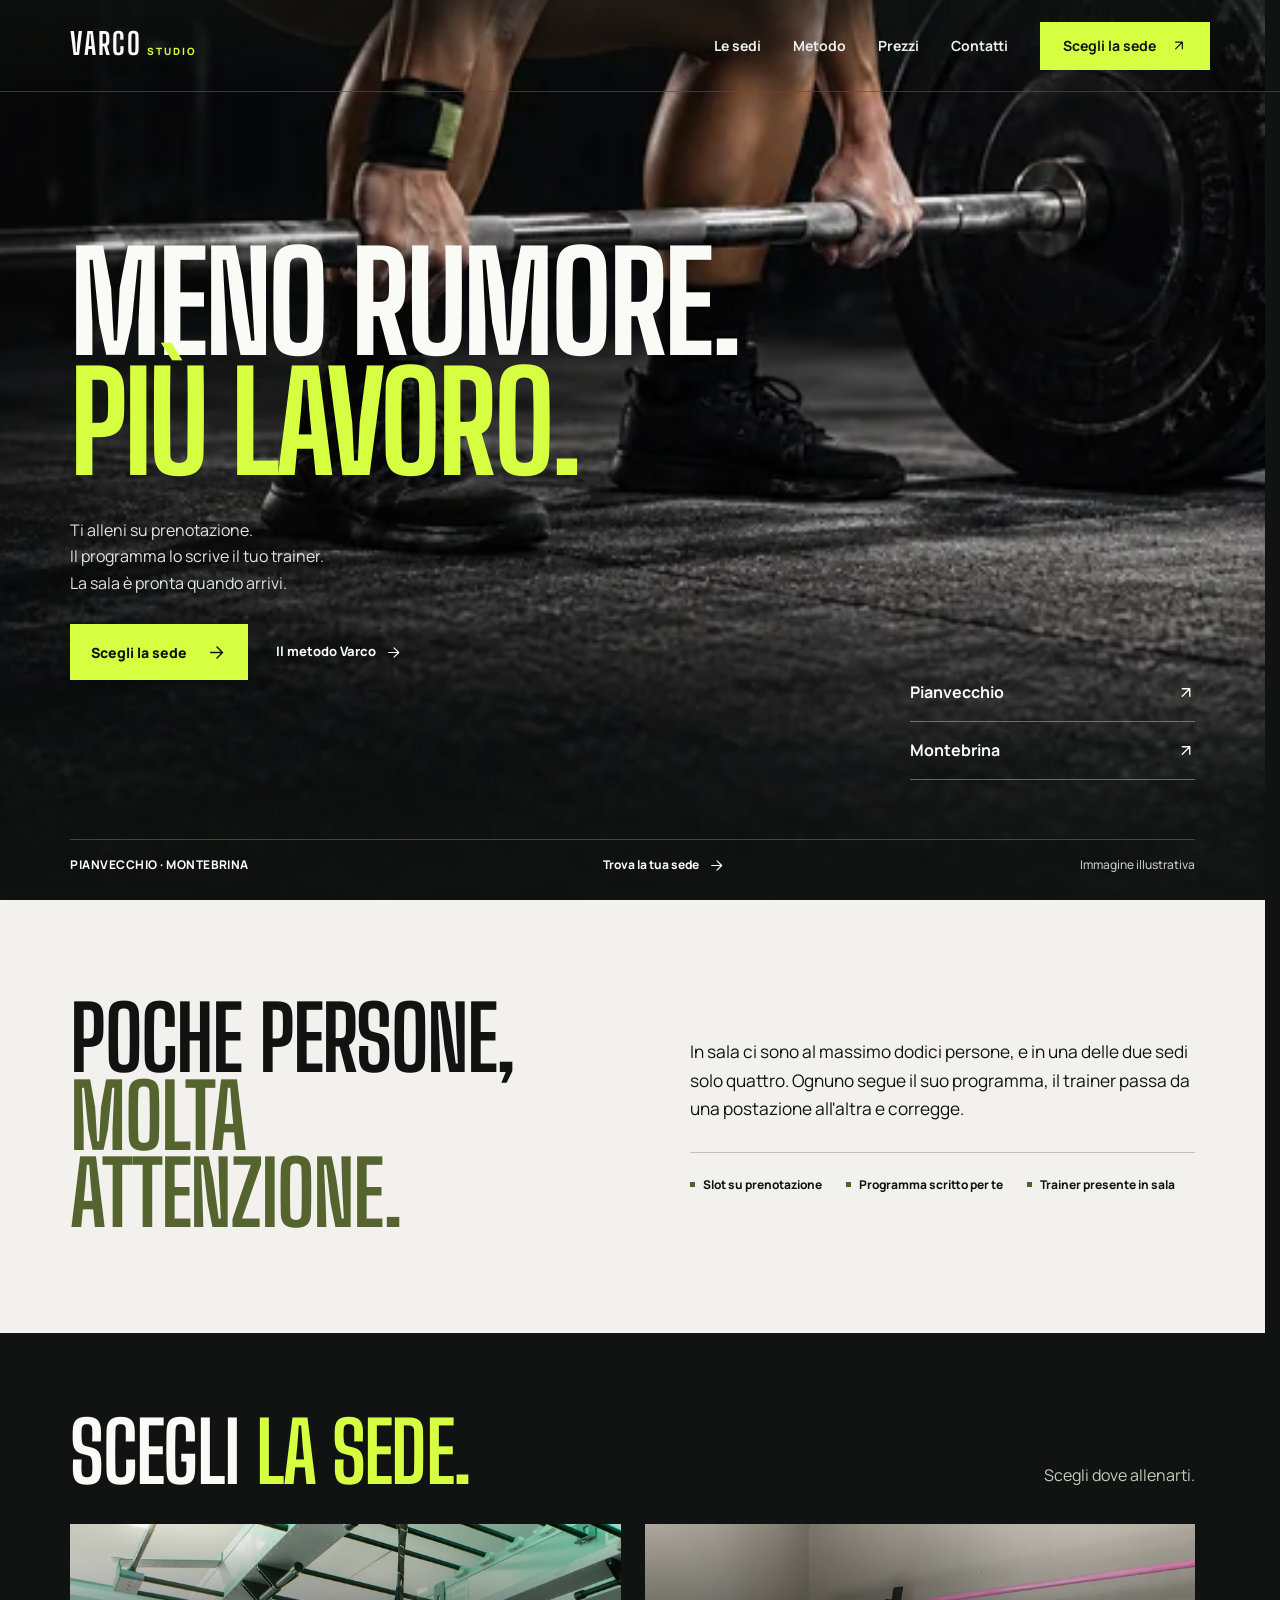
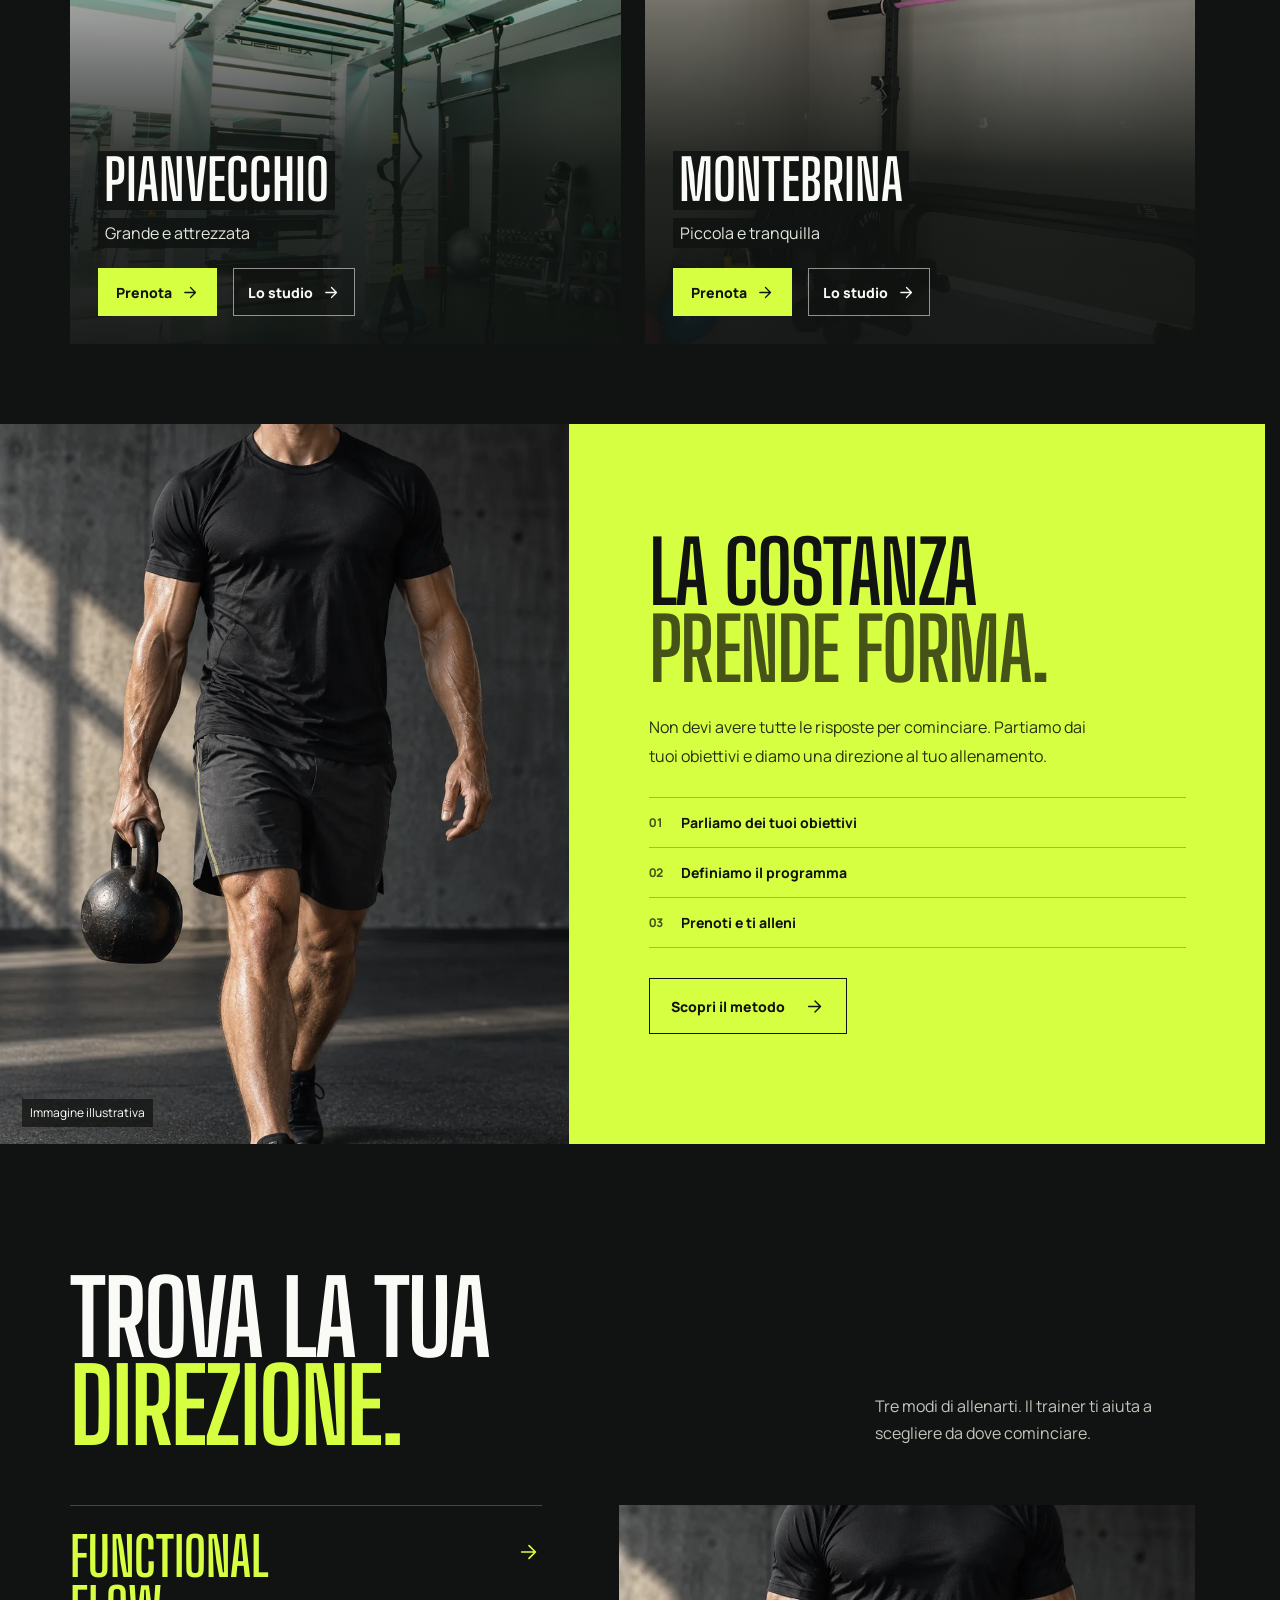
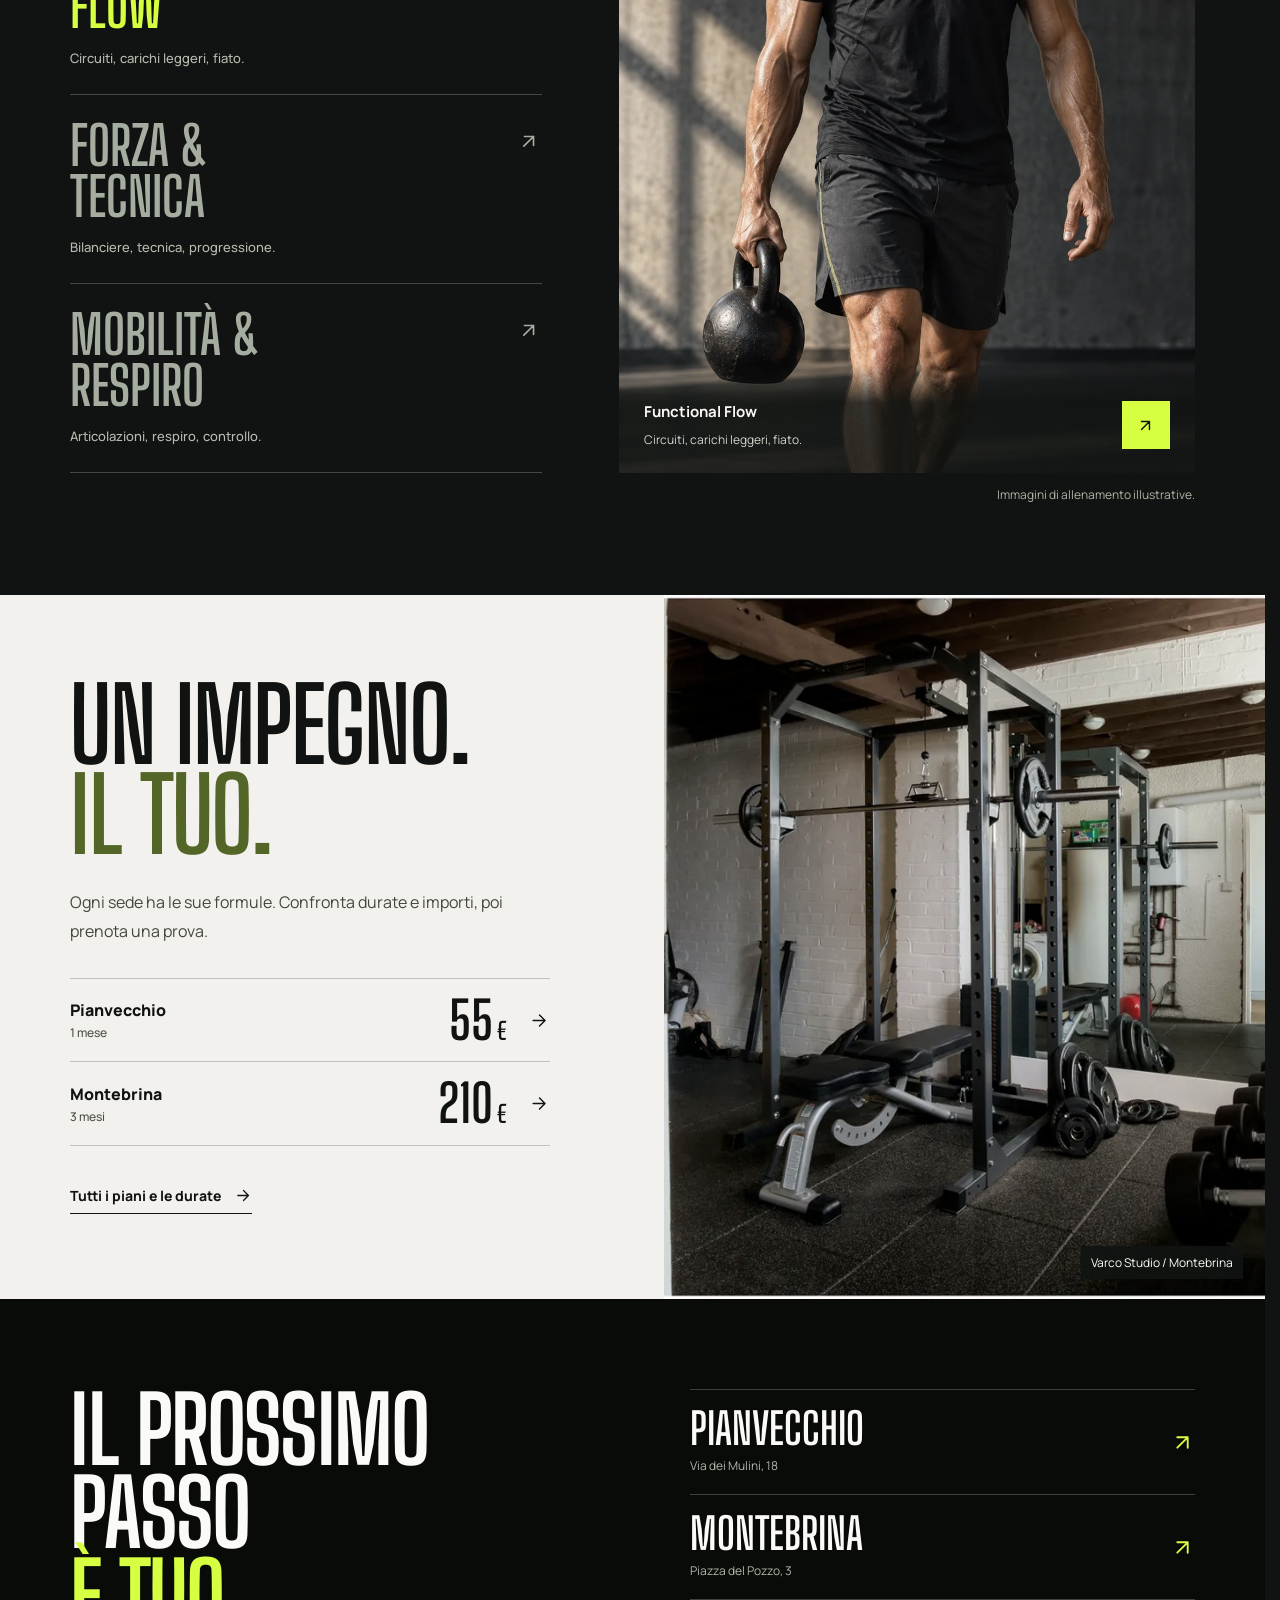
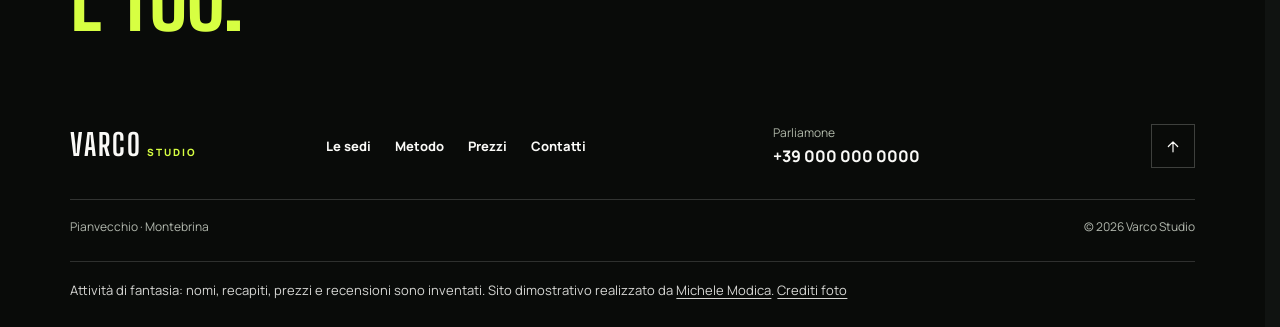
==== index.html @ 838d32fc "Sito dimostrativo Varco Studio (attività di fantasia) Co-Authored-By: Claude Opus 5.5 <noreply@anthr" ====
<!doctype html>
<html lang="it">
<head>
  <meta charset="utf-8">
  <meta name="viewport" content="width=device-width, initial-scale=1, viewport-fit=cover">
  <meta name="theme-color" content="#101311">
  <meta name="description" content="Varco Studio è uno studio di personal training di fantasia con due sedi, Pianvecchio e Montebrina. Sito dimostrativo: nomi e dati inventati.">
  <meta name="robots" content="noindex, nofollow">
  <meta property="og:type" content="website">
  <meta property="og:title" content="Varco Studio &ndash; Due sedi, poche persone">
  <meta property="og:description" content="Varco Studio è uno studio di personal training di fantasia con due sedi, Pianvecchio e Montebrina. Sito dimostrativo: nomi e dati inventati.">
  <link rel="icon" href="src/assets/img/favicon.svg" type="image/svg+xml">
  <link rel="preload" href="src/assets/fonts/big-shoulders-display-latin.woff2" as="font" type="font/woff2" crossorigin>
  <link rel="preload" href="src/assets/fonts/manrope-latin.woff2" as="font" type="font/woff2" crossorigin>
  <link rel="stylesheet" href="src/styles.css">
  <link rel="stylesheet" href="src/campaign.css">
  <link rel="stylesheet" href="src/mobile.css">
  <script src="src/main.js" defer></script>
  <title>Varco Studio &ndash; Due sedi, poche persone</title>
</head>
<body class="page-home has-mobile-actions">
<a class="skip-link" href="#contenuto">Vai al contenuto</a>
<header class="site-header">
  <a class="brand" href="./" aria-label="Varco Studio &ndash; home"><span class="wordmark">VARCO<small>studio</small></span></a>
  <nav class="desktop-nav" aria-label="Navigazione principale"><a href="sedi/">Le sedi</a><a href="metodo.html">Metodo</a><a href="prezzi.html">Prezzi</a><a href="contatti.html">Contatti</a><a class="desktop-nav__cta" href="#scegli-sede" data-choose-venue>Scegli la sede <svg class="icon" viewBox="0 0 24 24" aria-hidden="true"><path d="M7 17 17 7M7 7h10v10"/></svg></a></nav>
  <details class="mobile-menu">
    <summary aria-label="Apri o chiudi il menu"><span class="mobile-menu__open">Menu</span><span class="mobile-menu__close">Chiudi</span><span class="menu-glyph" aria-hidden="true"><i></i><i></i></span></summary>
    <div class="mobile-menu__panel"><div class="mobile-menu__top"><a href="./" aria-label="Varco Studio &ndash; home"><span class="wordmark">VARCO<small>studio</small></span></a><span>MENO RUMORE.<br>PI&Ugrave; LAVORO.</span></div><nav aria-label="Navigazione per smartphone"><a href="./" aria-current="page">Home</a><a href="sedi/">Le sedi</a><div class="mobile-menu__locations"><a href="sedi/pianvecchio.html">Pianvecchio</a><a href="sedi/montebrina.html">Montebrina</a></div><a href="metodo.html">Metodo</a><a href="prezzi.html">Prezzi</a><a href="contatti.html">Contatti</a><a class="mobile-menu__action" href="#scegli-sede" data-choose-venue>Scegli la sede</a></nav><a class="mobile-menu__phone" href="tel:+390000000000">+39 000 000 0000</a></div>
  </details>
</header>
<main id="contenuto">
<section class="hero hero--campaign">
  <picture class="hero__photo"><source media="(max-width: 720px)" srcset="src/assets/img/strength-mobile-editorial-480.webp 480w, src/assets/img/strength-mobile-editorial-960.webp 960w" sizes="100vw" type="image/webp"><source srcset="src/assets/img/strength-editorial-480.webp 480w, src/assets/img/strength-editorial-960.webp 960w, src/assets/img/strength-editorial-1600.webp 1600w" sizes="100vw" type="image/webp"><img src="src/assets/img/strength-editorial-960.webp" alt="Immagine illustrativa di una sessione di forza con bilanciere" width="1672" height="940" fetchpriority="high"></picture>
  <div class="hero__veil"></div>
  <div class="hero__content"><h1><span class="hero-line">Meno rumore.</span><span class="hero-line hero-line--signal">Pi&ugrave; lavoro.</span></h1><p class="hero__lede">Ti alleni su prenotazione.<br>Il programma lo scrive il tuo trainer.<br>La sala &egrave; pronta quando arrivi.</p><div class="hero__actions"><a class="button button--signal" href="#scegli-sede" data-choose-venue>Scegli la sede <svg class="icon" viewBox="0 0 24 24" aria-hidden="true"><path d="M4 12h15m-7-7 7 7-7 7"/></svg></a><a class="hero__method" href="metodo.html">Il metodo Varco <svg class="icon" viewBox="0 0 24 24" aria-hidden="true"><path d="M4 12h15m-7-7 7 7-7 7"/></svg></a></div></div>
  <nav class="hero-venues" aria-label="Esplora le sedi"><a href="sedi/pianvecchio.html"><span>Pianvecchio</span><svg class="icon" viewBox="0 0 24 24" aria-hidden="true"><path d="M7 17 17 7M7 7h10v10"/></svg></a><a href="sedi/montebrina.html"><span>Montebrina</span><svg class="icon" viewBox="0 0 24 24" aria-hidden="true"><path d="M7 17 17 7M7 7h10v10"/></svg></a></nav>
  <div class="hero__bottom"><span>PIANVECCHIO &middot; MONTEBRINA</span><a href="#scegli-sede">Trova la tua sede <svg class="icon" viewBox="0 0 24 24" aria-hidden="true"><path d="M4 12h15m-7-7 7 7-7 7"/></svg></a><small>Immagine illustrativa</small></div>
</section>
<section class="manifesto section-wrap"><h2 data-reveal>Poche persone,<br><span>molta attenzione.</span></h2><div class="manifesto__copy"><p>In sala ci sono al massimo dodici persone, e in una delle due sedi solo quattro. Ognuno segue il suo programma, il trainer passa da una postazione all'altra e corregge.</p><ul><li>Slot su prenotazione</li><li>Programma scritto per te</li><li>Trainer presente in sala</li></ul></div></section>
<section class="venue-picker section-wrap" id="scegli-sede" aria-labelledby="venue-picker-title" data-venue-picker><div class="venue-picker__heading"><h2 id="venue-picker-title" tabindex="-1">Scegli <span>la sede.</span></h2><p>Scegli dove allenarti.</p></div><div class="studio-choices"><article class="studio-choice"><a class="studio-choice__media" href="sedi/pianvecchio.html" aria-label="Scopri lo studio di Pianvecchio"><picture><source srcset="src/assets/img/pianvecchio-04-480.webp 480w, src/assets/img/pianvecchio-04-800.webp 800w" sizes="(max-width: 720px) 100px, 45vw" type="image/webp"><img src="src/assets/img/pianvecchio-04-800.webp" alt="La sala dello studio di Pianvecchio" width="800" height="800" loading="lazy"></picture></a><div class="studio-choice__body"><h3>Pianvecchio</h3><p>Grande e attrezzata</p><div class="studio-choice__actions"><a class="studio-choice__portal" href="contatti.html#prenota">Prenota <svg class="icon" viewBox="0 0 24 24" aria-hidden="true"><path d="M4 12h15m-7-7 7 7-7 7"/></svg></a><a class="studio-choice__details" href="sedi/pianvecchio.html">Lo studio <svg class="icon" viewBox="0 0 24 24" aria-hidden="true"><path d="M4 12h15m-7-7 7 7-7 7"/></svg></a></div></div></article><article class="studio-choice"><a class="studio-choice__media" href="sedi/montebrina.html" aria-label="Scopri lo studio di Montebrina"><picture><source srcset="src/assets/img/montebrina-02-480.webp 480w, src/assets/img/montebrina-02-800.webp 800w" sizes="(max-width: 720px) 100px, 45vw" type="image/webp"><img src="src/assets/img/montebrina-02-800.webp" alt="La sala dello studio di Montebrina" width="800" height="800" loading="lazy"></picture></a><div class="studio-choice__body"><h3>Montebrina</h3><p>Piccola e tranquilla</p><div class="studio-choice__actions"><a class="studio-choice__portal" href="contatti.html#prenota">Prenota <svg class="icon" viewBox="0 0 24 24" aria-hidden="true"><path d="M4 12h15m-7-7 7 7-7 7"/></svg></a><a class="studio-choice__details" href="sedi/montebrina.html">Lo studio <svg class="icon" viewBox="0 0 24 24" aria-hidden="true"><path d="M4 12h15m-7-7 7 7-7 7"/></svg></a></div></div></article></div></section>
<section class="home-method"><figure class="home-method__visual"><picture class=""><source srcset="src/assets/img/functional-editorial-480.webp 480w, src/assets/img/functional-editorial-960.webp 960w" sizes="(max-width: 720px) 100vw, 60vw" type="image/webp"><img src="src/assets/img/functional-editorial-960.webp" alt="Immagine illustrativa di esercizio con kettlebell" width="960" height="1200" loading="lazy"></picture><figcaption>Immagine illustrativa</figcaption></figure><div class="home-method__copy" data-reveal><h2>La costanza<br><span>prende forma.</span></h2><p>Non devi avere tutte le risposte per cominciare. Partiamo dai tuoi obiettivi e diamo una direzione al tuo allenamento.</p><ol class="method-mini"><li><span>01</span> Parliamo dei tuoi obiettivi</li><li><span>02</span> Definiamo il programma</li><li><span>03</span> Prenoti e ti alleni</li></ol><a class="button button--outline" href="metodo.html">Scopri il metodo <svg class="icon" viewBox="0 0 24 24" aria-hidden="true"><path d="M4 12h15m-7-7 7 7-7 7"/></svg></a></div></section>
<section class="training-section section-wrap" data-training-selector><div class="training-heading"><h2 data-reveal>Trova la tua<br><span>direzione.</span></h2><p>Tre modi di allenarti. Il trainer ti aiuta a scegliere da dove cominciare.</p></div><div class="training-layout"><div class="training-tabs" aria-label="Scegli il format"><button type="button" id="tab-functional" data-training-tab><span class="training-tab__name"><span>Functional </span> <span>Flow</span></span><span class="training-tab__detail">Circuiti, carichi leggeri, fiato.</span><svg class="icon" viewBox="0 0 24 24" aria-hidden="true"><path d="M4 12h15m-7-7 7 7-7 7"/></svg></button><button type="button" id="tab-strength" data-training-tab><span class="training-tab__name"><span>Forza &amp;</span> <span>Tecnica</span></span><span class="training-tab__detail">Bilanciere, tecnica, progressione.</span><svg class="icon" viewBox="0 0 24 24" aria-hidden="true"><path d="M4 12h15m-7-7 7 7-7 7"/></svg></button><button type="button" id="tab-mindful" data-training-tab><span class="training-tab__name"><span>Mobilit&agrave; &amp;</span> <span>Respiro</span></span><span class="training-tab__detail">Articolazioni, respiro, controllo.</span><svg class="icon" viewBox="0 0 24 24" aria-hidden="true"><path d="M4 12h15m-7-7 7 7-7 7"/></svg></button></div><div class="training-gallery"><div class="training-panel" id="panel-functional" data-training-panel><picture class=""><source srcset="src/assets/img/functional-editorial-480.webp 480w, src/assets/img/functional-editorial-960.webp 960w" sizes="(max-width: 720px) 100vw, 60vw" type="image/webp"><img src="src/assets/img/functional-editorial-960.webp" alt="Esercizio illustrativo con kettlebell" width="960" height="1200" loading="lazy"></picture><div class="training-panel__caption"><div><h3>Functional Flow</h3><p>Circuiti, carichi leggeri, fiato.</p></div><a href="metodo.html#functional" aria-label="Scopri Functional Flow"><span>Scopri</span><svg class="icon" viewBox="0 0 24 24" aria-hidden="true"><path d="M7 17 17 7M7 7h10v10"/></svg></a></div></div><div class="training-panel" id="panel-strength" data-training-panel><picture class=""><source srcset="src/assets/img/strength-editorial-480.webp 480w, src/assets/img/strength-editorial-960.webp 960w, src/assets/img/strength-editorial-1600.webp 1600w" sizes="(max-width: 720px) 100vw, 60vw" type="image/webp"><img src="src/assets/img/strength-editorial-960.webp" alt="Esercizio illustrativo con bilanciere" width="1672" height="940" loading="lazy"></picture><div class="training-panel__caption"><div><h3>Forza &amp; Tecnica</h3><p>Bilanciere, tecnica, progressione.</p></div><a href="metodo.html#strength" aria-label="Scopri Forza e Tecnica"><span>Scopri</span><svg class="icon" viewBox="0 0 24 24" aria-hidden="true"><path d="M7 17 17 7M7 7h10v10"/></svg></a></div></div><div class="training-panel" id="panel-mindful" data-training-panel><picture class=""><source srcset="src/assets/img/mindful-editorial-480.webp 480w, src/assets/img/mindful-editorial-960.webp 960w" sizes="(max-width: 720px) 100vw, 60vw" type="image/webp"><img src="src/assets/img/mindful-editorial-960.webp" alt="Esercizio illustrativo di mobilit&agrave;" width="960" height="1200" loading="lazy"></picture><div class="training-panel__caption"><div><h3>Mobilit&agrave; &amp; Respiro</h3><p>Articolazioni, respiro, controllo.</p></div><a href="metodo.html#mindful" aria-label="Scopri Mobilit&agrave; &amp; Respiro"><span>Scopri</span><svg class="icon" viewBox="0 0 24 24" aria-hidden="true"><path d="M7 17 17 7M7 7h10v10"/></svg></a></div></div></div></div><p class="image-disclosure">Immagini di allenamento illustrative.</p></section>
<section class="home-prices"><div class="home-prices__head" data-reveal><h2>Un impegno.<br><span>Il tuo.</span></h2><p>Ogni sede ha le sue formule. Confronta durate e importi, poi prenota una prova.</p><div class="price-preview"><a href="prezzi.html#pianvecchio"><span>Pianvecchio<small>1 mese</small></span><strong>55<small>&euro;</small></strong><svg class="icon" viewBox="0 0 24 24" aria-hidden="true"><path d="M4 12h15m-7-7 7 7-7 7"/></svg></a><a href="prezzi.html#montebrina"><span>Montebrina<small>3 mesi</small></span><strong>210<small>&euro;</small></strong><svg class="icon" viewBox="0 0 24 24" aria-hidden="true"><path d="M4 12h15m-7-7 7 7-7 7"/></svg></a></div><a class="under-link" href="prezzi.html">Tutti i piani e le durate <svg class="icon" viewBox="0 0 24 24" aria-hidden="true"><path d="M4 12h15m-7-7 7 7-7 7"/></svg></a></div><div class="home-prices__visual"><picture><source srcset="src/assets/img/montebrina-04-480.webp 480w, src/assets/img/montebrina-04-800.webp 800w" sizes="(max-width: 720px) 100vw, 50vw" type="image/webp"><img src="src/assets/img/montebrina-04-800.webp" alt="La sala dello studio ad Montebrina" width="800" height="800" loading="lazy"></picture><span class="real-photo-caption">Varco Studio / Montebrina</span></div></section>
</main>
<aside class="mobile-actions" aria-label="Azioni rapide"><a class="mobile-actions__phone" href="tel:+390000000000" aria-label="Chiama Varco al numero +39 000 000 0000"><svg class="icon" viewBox="0 0 24 24" aria-hidden="true"><path d="m5 3 4 1 1 5-2 2a14 14 0 0 0 5 5l2-2 5 1 1 4c-1 3-5 3-9 1S4 14 3 9s-1-5 2-6Z"/></svg></a><a class="mobile-actions__primary" href="#scegli-sede" data-choose-venue>Scegli la sede <svg class="icon" viewBox="0 0 24 24" aria-hidden="true"><path d="M4 12h15m-7-7 7 7-7 7"/></svg></a></aside>
<footer class="site-footer"><div class="footer-start"><h2>Il prossimo passo<br><span>&egrave; tuo.</span></h2><div class="footer-venues"><a href="sedi/pianvecchio.html"><div><h3>Pianvecchio</h3><span>Via dei Mulini, 18</span></div><svg class="icon" viewBox="0 0 24 24" aria-hidden="true"><path d="M7 17 17 7M7 7h10v10"/></svg></a><a href="sedi/montebrina.html"><div><h3>Montebrina</h3><span>Piazza del Pozzo, 3</span></div><svg class="icon" viewBox="0 0 24 24" aria-hidden="true"><path d="M7 17 17 7M7 7h10v10"/></svg></a></div></div><div class="footer-connect"><a href="./" class="footer-brand" aria-label="Varco Studio &ndash; home"><span class="wordmark">VARCO<small>studio</small></span></a><nav aria-label="Navigazione nel footer"><a href="sedi/">Le sedi</a><a href="metodo.html">Metodo</a><a href="prezzi.html">Prezzi</a><a href="contatti.html">Contatti</a></nav><a class="footer-phone" href="tel:+390000000000">Parliamone <span>+39 000 000 0000</span></a><a class="footer-lift" href="#contenuto" aria-label="Torna all'inizio"><svg class="icon" viewBox="0 0 24 24" aria-hidden="true"><path d="M4 12h15m-7-7 7 7-7 7"/></svg></a></div><div class="site-footer__bottom"><span>Pianvecchio &middot; Montebrina</span><span>&copy; <span data-year>2026</span> Varco Studio</span></div><p class="demo-notice">Attivit&agrave; di fantasia: nomi, recapiti, prezzi e recensioni sono inventati. Sito dimostrativo realizzato da <a href="https://www.modicamichele.it">Michele Modica</a>. <a href="crediti-fotografici.html">Crediti foto</a></p></footer>
</body>
</html>
---- src/styles.css ----
@font-face{font-family:Manrope;src:url('assets/fonts/manrope-latin.woff2') format('woff2');font-display:swap;font-weight:100 900}
@font-face{font-family:BigShoulders;src:url('assets/fonts/big-shoulders-display-latin.woff2') format('woff2');font-display:swap;font-weight:100 900}
:root{color-scheme:dark;--asphalt:#101311;--asphalt-2:#1b201d;--chalk:#f2f1ed;--steel:#aeb5aa;--signal:#d7ff42;--white:#fafaf7;--ink:#101311;--line-dark:rgba(16,19,17,.22);--line-light:rgba(250,250,247,.22);--display:BigShoulders,'Arial Narrow',sans-serif;--body:Manrope,Arial,sans-serif;--gutter:clamp(22px,5.5vw,88px);--max:1480px;scroll-behavior:smooth}
*{box-sizing:border-box}html{scroll-padding-top:90px}body{margin:0;background:var(--asphalt);color:var(--white);font:400 16px/1.65 var(--body);-webkit-font-smoothing:antialiased}img{display:block;width:100%;height:100%;object-fit:cover}a{color:inherit;text-decoration:none}button,summary{font:inherit}address{font-style:normal}::selection{background:var(--signal);color:var(--ink)}:focus-visible{outline:3px solid var(--signal);outline-offset:4px}
.skip-link{position:fixed;z-index:100;top:10px;left:10px;padding:12px 18px;background:var(--signal);color:var(--ink);font-size:14px;transform:translateY(-160%)}.skip-link:focus{transform:none}.section-wrap{width:min(100%,var(--max));margin-inline:auto;padding-inline:var(--gutter)}.icon{width:19px;height:19px;flex:none;fill:none;stroke:currentColor;stroke-width:1.8;stroke-linecap:round;stroke-linejoin:round}
.site-header{position:fixed;transition:background .2s,border-color .2s;z-index:30;top:0;left:0;display:flex;width:100%;height:88px;align-items:center;justify-content:space-between;padding:0 var(--gutter);border-bottom:1px solid rgba(255,255,255,.18)}.site-header.is-pinned{background:var(--asphalt)}.brand{width:124px;flex:none}.brand img,.footer-brand img{width:100%;height:auto;object-fit:contain}.desktop-nav{display:flex;align-items:center;gap:clamp(20px,3vw,46px);font-size:13px;font-weight:700}.desktop-nav>a:not(.desktop-nav__cta){color:#eceee9;transition:color .2s}.desktop-nav>a:not(.desktop-nav__cta):hover,.desktop-nav>a[aria-current=page]{color:var(--signal)}.desktop-nav__cta{display:inline-flex;min-height:46px;align-items:center;gap:15px;padding:0 16px;border:1px solid rgba(255,255,255,.7);transition:background .2s,color .2s,border .2s}.desktop-nav__cta:hover{border-color:var(--signal);background:var(--signal);color:var(--ink)}.desktop-nav__cta .icon{width:16px}.mobile-menu{display:none}
.hero{position:relative;min-height:min(860px,94svh);min-height:max(700px,min(860px,94svh));overflow:hidden;background:var(--asphalt)}.hero__photo,.hero__veil{position:absolute;inset:0}.hero__photo img{object-position:53% 50%;filter:saturate(.7) contrast(1.07)}.hero__veil{background:linear-gradient(90deg,#101311 0%,rgba(16,19,17,.94) 24%,rgba(16,19,17,.62) 50%,rgba(16,19,17,.12) 100%),linear-gradient(0deg,rgba(16,19,17,.83),transparent 31%)}.hero__lane{position:absolute;top:88px;right:29%;bottom:0;width:1px;background:rgba(215,255,66,.55);transform:skew(-16deg);transform-origin:top}.hero__content{position:relative;z-index:2;display:flex;min-height:inherit;max-width:850px;flex-direction:column;align-items:flex-start;justify-content:center;padding:128px var(--gutter) 95px}
.hero h1,.page-hero h1,.venue-hero h1{margin:0;font:700 clamp(74px,10vw,142px)/.78 var(--display);letter-spacing:-.025em;text-transform:uppercase;text-wrap:balance}.hero h1 span,.page-hero h1 span,.venue-hero h1 span,.section-title h2 span,.home-method h2 span,.format-band h2 span,.home-prices h2 span,.venue-gallery h2 span,.venue-prices h2 span,.venue-cta h2 span,.process h2 span,.method-formats h2 span,.pricing-intro h2 span,.pricing-footer-cta h2 span,.faq h2 span,.contact-close h2 span{color:var(--signal)}.hero__lede{max-width:490px;margin:30px 0 27px;color:#e0e3dc;font-size:17px;line-height:1.75}
.button{display:inline-flex;min-height:56px;align-items:center;justify-content:center;gap:20px;padding:0 21px;font-size:14px;font-weight:800;transition:background .18s,color .18s,transform .18s,border-color .18s}.button:hover{transform:translateY(-2px)}.button:active{transform:translateY(1px)}.button--signal{background:var(--signal);color:var(--ink)}.button--signal:hover{background:#e4ff87}.button--outline{border:1px solid currentColor;color:var(--white)}.button--outline:hover{border-color:var(--signal);background:var(--signal);color:var(--ink)}.button .icon{width:20px}.hero__marker{position:absolute;z-index:2;top:49%;right:var(--gutter);display:flex;align-items:center;gap:14px;color:var(--white);transform:translateY(-50%)}.hero__marker strong{color:var(--signal);font:600 28px/1 var(--display)}.hero__marker span{font-size:12px;font-weight:750;letter-spacing:.09em;line-height:1.4}.hero__bottom{position:absolute;z-index:2;right:var(--gutter);bottom:26px;left:var(--gutter);display:flex;align-items:center;justify-content:space-between;padding-top:15px;border-top:1px solid var(--line-light);font-size:12px;font-weight:750;letter-spacing:.09em}.hero__bottom a{display:flex;align-items:center;gap:10px;letter-spacing:0}.hero__bottom a:hover{color:var(--signal)}.hero__bottom .icon{width:16px}
.split-facts{display:grid;grid-template-columns:1fr 1fr;border-bottom:1px solid var(--line-light);background:#171b18}.split-facts>a{position:relative;display:grid;grid-template-columns:1fr auto;grid-template-rows:auto auto;align-items:center;gap:4px 15px;padding:24px var(--gutter);transition:background .2s}.split-facts>a+a{border-left:1px solid var(--line-light)}.split-facts>a:hover{background:#222821}.split-facts>a>span{font-size:12px;font-weight:750;letter-spacing:.1em}.split-facts>a>strong{grid-row:1/3;grid-column:2;color:var(--signal);font:600 clamp(44px,6vw,76px)/.9 var(--display);font-variant-numeric:tabular-nums}.split-facts>a>small{color:#c1c6bd;font-size:12px}.split-facts .icon{position:absolute;right:calc(var(--gutter) - 3px);bottom:15px;width:16px;color:var(--signal);opacity:0;transform:translateX(-5px);transition:opacity .2s,transform .2s}.split-facts>a:hover .icon{opacity:1;transform:none}
.home-locations{padding-top:120px;padding-bottom:130px}.section-title{display:grid;grid-template-columns:1.1fr .9fr;align-items:end;gap:28px;margin-bottom:52px}.section-title h2,.home-method h2,.format-band h2,.home-prices h2,.venue-gallery h2,.venue-prices h2,.venue-cta h2,.process h2,.method-formats h2,.pricing-intro h2,.pricing-footer-cta h2,.faq h2,.contact-close h2{margin:0;font:650 clamp(58px,8vw,104px)/.82 var(--display);letter-spacing:-.018em;text-transform:uppercase;text-wrap:balance}.section-title>p{max-width:420px;margin:0 0 4px;color:#c0c5bc;font-size:16px}.under-link{display:inline-flex;align-items:center;gap:14px;margin-top:15px;padding-bottom:6px;border-bottom:1px solid currentColor;font-size:14px;font-weight:750}.under-link:hover{color:var(--signal)}.under-link .icon{width:17px}
.location-teasers{display:grid;grid-template-columns:1.12fr .88fr;gap:clamp(22px,5vw,74px);align-items:start}.location-teaser{display:block}.location-teaser--montebrina{margin-top:86px}.location-teaser__photo{position:relative;height:clamp(330px,45vw,590px);overflow:hidden;background:#272c28}.location-teaser__photo img{transition:transform .7s cubic-bezier(.2,.7,.2,1);filter:saturate(.78)}.location-teaser:hover .location-teaser__photo img{transform:scale(1.035)}.location-teaser__photo>span{position:absolute;right:0;bottom:0;display:grid;width:78px;height:78px;place-items:center;background:var(--signal);color:var(--ink);font:600 34px/1 var(--display)}.location-teaser__text{position:relative;padding:23px 0 17px;border-bottom:1px solid var(--line-light)}.location-teaser__text>span,.place-kicker,.venue-ribbon>div>span,.pricing-location__head>span,.contact-hub__main>span{display:block;color:var(--steel);font-size:12px;font-weight:800;letter-spacing:.12em}.location-teaser h3{margin:4px 0;font:600 58px/.95 var(--display);text-transform:uppercase}.location-teaser__text p{margin:7px 0;color:#c0c5bc;font-size:13px}.location-teaser__text b{display:flex;align-items:center;gap:12px;margin-top:16px;color:var(--signal);font-size:13px}.location-teaser__text .icon{width:16px}.location-teaser--montebrina .location-teaser__photo{height:clamp(300px,37vw,480px)}
.home-method{display:grid;grid-template-columns:1fr 1fr;min-height:620px;background:var(--signal);color:var(--ink)}.home-method__visual{position:relative;min-height:540px}.home-method__visual img{filter:saturate(.7)}.photo-caption{position:absolute;right:20px;bottom:18px;padding:9px 12px;background:var(--ink);color:var(--signal);font-size:12px;font-weight:800;letter-spacing:.1em}.home-method__copy{align-self:center;padding:75px clamp(30px,7vw,100px)}.home-method h2 span{color:#404e15}.home-method__copy p{max-width:460px;margin:27px 0;color:#273013;font-size:16px;line-height:1.8}.home-method .button--outline{border-color:var(--ink);color:var(--ink)}.home-method .button--outline:hover{background:var(--ink);color:var(--signal)}
.format-band{display:grid;grid-template-columns:.85fr 1.15fr;gap:8vw;padding-top:130px;padding-bottom:130px}.format-band .section-title{display:block;margin:0}.format-band .section-title>p{margin-top:25px}.format-rows{border-top:1px solid var(--line-light)}.format-rows>a{display:grid;grid-template-columns:45px minmax(180px,1fr) minmax(190px,.8fr) 20px;align-items:center;gap:14px;padding:23px 0;border-bottom:1px solid var(--line-light);transition:padding .2s,color .2s}.format-rows>a:hover{padding-inline:10px;color:var(--signal)}.format-rows>a>span{color:var(--signal);font:600 22px/1 var(--display)}.format-rows b{font-size:16px}.format-rows small{color:#c1c6bd;font-size:12px}.format-rows .icon{width:17px;color:var(--signal)}
.home-prices{display:grid;grid-template-columns:.9fr 1.1fr;min-height:570px;background:var(--chalk);color:var(--ink)}.home-prices__head{align-self:center;padding:75px var(--gutter)}.home-prices h2 span{color:#546528}.home-prices__head p{max-width:430px;margin:28px 0;color:#42483e;font-size:16px;line-height:1.8}.home-prices__visual{position:relative;min-height:460px}.home-prices__visual img{filter:saturate(.72)}.home-prices__stamp{position:absolute;right:0;bottom:0;display:grid;width:150px;height:150px;place-items:center;background:var(--signal);color:var(--ink);font:600 24px/.95 var(--display);text-align:center;text-transform:uppercase}.contact-strip{display:flex;min-height:220px;align-items:center;justify-content:space-between;gap:30px;padding:45px var(--gutter);background:#202521}.contact-strip p{margin:0;font:600 clamp(42px,6vw,70px)/.85 var(--display);text-transform:uppercase}.contact-strip p strong{color:var(--signal)}.contact-strip>a{display:inline-flex;align-items:center;gap:13px;padding:15px 0;border-bottom:1px solid var(--signal);font-size:16px;font-weight:750}.contact-strip>a:hover{color:var(--signal)}
.page-hero{position:relative;display:grid;min-height:650px;grid-template-columns:1fr .82fr;align-items:center;gap:4vw;overflow:hidden;padding:135px var(--gutter) 78px;background:var(--asphalt)}.page-hero__copy{position:relative;z-index:2}.page-hero__copy h1{font-size:clamp(68px,8.8vw,122px)}.page-hero__copy>p:not(.breadcrumb){max-width:450px;margin:25px 0 27px;color:#d2d6ce;font-size:16px}.breadcrumb{margin:0 0 36px;color:#c0c5bc;font-size:12px}.breadcrumb a{text-decoration:underline;text-underline-offset:4px}.breadcrumb a:hover{color:var(--signal)}.page-hero__image{position:relative;height:clamp(350px,42vw,560px);overflow:hidden}.page-hero__image img{filter:saturate(.7)}.page-hero__image:after{position:absolute;inset:0;border:1px solid rgba(255,255,255,.35);content:'';pointer-events:none}.page-hero__edge{position:absolute;right:var(--gutter);bottom:22px;color:#aeb5aa;font-size:12px;font-weight:800;letter-spacing:.14em}.page-hero--locations,.page-hero--prices{background:#171b18}.page-hero--method,.page-hero--contact{background:#1a1f1b}
.location-feature{display:grid;grid-template-columns:1.1fr .9fr;align-items:center;gap:clamp(40px,8vw,112px);padding-top:105px;padding-bottom:115px}.location-feature--montebrina{grid-template-columns:.9fr 1.1fr;border-top:1px solid var(--line-light)}.location-feature--montebrina .location-feature__photo{order:2}.location-feature__photo{position:relative;height:clamp(360px,47vw,590px)}.location-feature__photo img{filter:saturate(.72)}.lane-tag{position:absolute;left:0;bottom:0;padding:14px 18px;background:var(--signal);color:var(--ink);font-size:12px;font-weight:850;letter-spacing:.1em}.location-feature__copy h2{margin:14px 0;font:650 clamp(72px,9vw,120px)/.82 var(--display);text-transform:uppercase}.location-feature__copy>p{max-width:470px;color:#d2d6ce;font-size:16px;line-height:1.8}.place-data{display:grid;grid-template-columns:1fr 1.15fr;gap:20px;align-items:center;margin:29px 0;padding:20px 0;border-top:1px solid var(--line-light);border-bottom:1px solid var(--line-light)}.place-data>div{display:flex;align-items:center;gap:13px}.place-data strong{color:var(--signal);font:600 54px/.9 var(--display);font-variant-numeric:tabular-nums}.place-data span{font-size:13px;line-height:1.45;color:#d2d6ce}.place-data address{font-size:13px;line-height:1.65}.location-choice{display:flex;align-items:center;justify-content:space-between;gap:20px;padding:38px var(--gutter);background:var(--signal);color:var(--ink)}.location-choice p{margin:0;font-size:18px;font-weight:750}.location-choice a{display:inline-flex;align-items:center;gap:10px;font-size:15px;font-weight:800}
.venue-hero{position:relative;min-height:730px;display:flex;align-items:flex-end;overflow:hidden;padding:130px var(--gutter) 100px;background:#141815}.venue-hero__photo,.venue-hero__shade{position:absolute;inset:0}.venue-hero__photo img{object-position:center 48%;filter:saturate(.68)}.venue-hero__shade{background:linear-gradient(90deg,rgba(16,19,17,.94),rgba(16,19,17,.7) 48%,rgba(16,19,17,.1)),linear-gradient(0deg,rgba(16,19,17,.9),transparent 70%)}.venue-hero__copy{position:relative;z-index:2;max-width:760px}.venue-hero .breadcrumb{margin-bottom:32px}.venue-hero h1{font-size:clamp(88px,13vw,174px)}.venue-hero__copy>p:not(.breadcrumb){max-width:490px;margin:24px 0 26px;color:#e4e7df;font-size:17px}.venue-hero__number{position:absolute;z-index:1;top:50%;right:var(--gutter);color:var(--signal);font:600 clamp(80px,18vw,250px)/.8 var(--display);font-variant-numeric:tabular-nums;transform:translateY(-50%);opacity:.92}.venue-hero--montebrina .venue-hero__number{right:12%;font-size:clamp(120px,23vw,340px)}
.venue-ribbon{display:grid;grid-template-columns:1.2fr .8fr 1fr auto;align-items:center;gap:24px;padding:28px var(--gutter);background:var(--signal);color:var(--ink)}.venue-ribbon>div>span{color:#3d4b19;font-size:12px}.venue-ribbon address,.venue-ribbon strong{display:block;margin-top:4px;font-size:14px;font-weight:800;line-height:1.5}.venue-ribbon>a{display:flex;align-items:center;gap:9px;padding:12px 0;border-bottom:1px solid var(--ink);font-size:13px;font-weight:800}.venue-intro{display:grid;grid-template-columns:1fr .85fr;gap:10vw;padding-top:115px;padding-bottom:110px}.venue-intro__head h2{max-width:590px;margin:0;font:650 clamp(62px,7.4vw,98px)/.83 var(--display);text-transform:uppercase}.venue-intro__head>p{max-width:520px;color:#d1d5cd;font-size:16px;line-height:1.8}.venue-intro__notes{align-self:end}.venue-intro__notes>p{margin:0 0 24px;padding:17px 20px;border-left:4px solid var(--signal);background:#1c211d;color:#d2d6ce;font-size:14px}.venue-intro__notes>p strong{color:var(--white)}.amenities{display:flex;flex-wrap:wrap;gap:9px}.amenities span{padding:9px 12px;border:1px solid var(--line-light);font-size:12px;font-weight:650}
.venue-gallery{padding-top:76px;padding-bottom:110px;background:#191e1a}.venue-gallery__title{display:flex;align-items:end;justify-content:space-between;gap:25px;margin-bottom:38px}.venue-gallery h2,.venue-prices h2{font-size:clamp(58px,7vw,90px)}.venue-gallery__title>p{max-width:365px;color:#c1c6bd;font-size:15px}.gallery-grid{display:grid;grid-template-columns:1.15fr .85fr 1fr;grid-template-rows:250px 250px;gap:14px}.gallery-grid figure{position:relative;margin:0;overflow:hidden;background:#252a25}.gallery-grid figure:first-child{grid-row:1/3}.gallery-grid figure:nth-child(4){grid-column:2/4}.gallery-grid img{filter:saturate(.7);transition:transform .6s}.gallery-grid figure:hover img{transform:scale(1.03)}.gallery-grid figcaption{position:absolute;bottom:0;left:0;padding:10px 14px;background:var(--signal);color:var(--ink);font-size:12px;font-weight:800}
.venue-prices{padding-top:105px;padding-bottom:100px}.venue-prices__heading{display:flex;align-items:end;justify-content:space-between;gap:30px;margin-bottom:35px}.venue-prices__heading .under-link{margin-bottom:10px}.venue-plan-grid{display:grid;grid-template-columns:repeat(3,minmax(0,1fr));border-top:1px solid var(--line-light);border-left:1px solid var(--line-light)}.plan{display:flex;min-height:390px;flex-direction:column;padding:22px 24px;border-right:1px solid var(--line-light);border-bottom:1px solid var(--line-light);background:#171b18}.plan:nth-child(2){background:#202620}.plan__head{display:flex;justify-content:space-between;gap:12px;padding-bottom:13px;border-bottom:1px solid var(--line-light)}.plan__head h3{margin:0;font-size:15px}.plan__head span{color:#d0d4cc;font-size:13px}.plan__price{margin:20px 0 0;font:600 78px/.84 var(--display);font-variant-numeric:tabular-nums}.plan__price span{padding-right:5px;color:var(--signal);font:700 22px/1 var(--body);vertical-align:top}.plan__desc{margin:12px 0 20px;color:#d0d4cc;font-size:13px}.plan ul{display:grid;gap:10px;margin:0 0 22px;padding:17px 0 0;border-top:1px solid var(--line-light);list-style:none}.plan li{position:relative;padding-left:17px;color:#ebede8;font-size:14px;line-height:1.55}.plan li:before{position:absolute;left:0;color:var(--signal);content:'+'}.plan__link{display:flex;align-items:center;justify-content:space-between;gap:10px;margin-top:auto;padding-top:15px;border-top:1px solid var(--line-light);font-size:13px;font-weight:800}.plan__link:hover{color:var(--signal)}.plan__link .icon{width:17px;color:var(--signal)}.fine-print{margin:20px 0 0;color:#c1c6bd;font-size:13px}.venue-cta{display:grid;grid-template-columns:1fr auto;align-items:center;gap:24px;padding:66px var(--gutter);background:var(--signal);color:var(--ink)}.venue-cta h2{font-size:clamp(52px,7vw,86px)}.venue-cta h2 span{color:#526320}.venue-cta>p{grid-column:2;margin:0;text-align:center;font-size:12px;font-weight:700}
.process{display:grid;grid-template-columns:.8fr 1.2fr;gap:9vw;padding-top:120px;padding-bottom:130px}.process-heading h2,.method-formats h2{font-size:clamp(65px,8vw,106px)}.process-heading>p,.method-formats__title>p{max-width:360px;color:#c8cdc4;font-size:16px}.process-list{margin:0;padding:0;border-top:1px solid var(--line-light);list-style:none}.process-list li{display:grid;grid-template-columns:65px 1fr;gap:20px;padding:29px 0;border-bottom:1px solid var(--line-light)}.process-list li>span,.method-format-list article>span{color:var(--signal);font:600 27px/1 var(--display)}.process-list h3,.method-format-list h3{margin:0 0 8px;font-size:19px}.process-list p,.method-format-list p{max-width:510px;margin:0;color:#c2c7bf;font-size:15px;line-height:1.75}.method-formats{display:grid;grid-template-columns:.8fr 1.2fr;gap:9vw;padding:100px var(--gutter);background:#191e1a}.method-formats__title h2{font-size:clamp(58px,7vw,90px)}.method-format-list{border-top:1px solid var(--line-light)}.method-format-list article{display:grid;grid-template-columns:46px 1fr;gap:18px;padding:25px 0;border-bottom:1px solid var(--line-light);scroll-margin-top:100px}.method-close,.pricing-footer-cta,.contact-close{display:flex;align-items:center;justify-content:space-between;gap:30px;padding:55px var(--gutter);background:#222823}.method-close p{margin:0;font:600 42px/.9 var(--display);text-transform:uppercase}.method-close strong{color:var(--signal)}
.pricing-page{padding:100px var(--gutter) 120px;background:var(--chalk);color:var(--ink)}.pricing-intro{display:grid;grid-template-columns:1fr .8fr;align-items:end;gap:40px;margin-bottom:78px}.pricing-intro h2{font-size:clamp(62px,8vw,100px)}.pricing-intro h2 span,.pricing-location__head h2{color:#536321}.pricing-intro p{max-width:450px;margin:0 0 6px;color:#42483e;font-size:16px}.pricing-location{display:grid;grid-template-columns:.55fr 1.45fr;gap:45px;padding:37px 0;border-top:1px solid var(--line-dark)}.pricing-location--montebrina{margin-top:46px}.pricing-location__head>span{color:#536321}.pricing-location__head h2{margin:12px 0;font:650 72px/.85 var(--display);text-transform:uppercase}.pricing-location__head>a{display:inline-flex;align-items:center;gap:8px;margin-top:8px;font-size:13px;font-weight:800;text-decoration:underline;text-underline-offset:4px}.pricing-location__head>a:hover{color:#536321}.pricing-location__head .icon{width:16px}.pricing-location__grid{display:grid;grid-template-columns:repeat(3,minmax(0,1fr));border-top:1px solid var(--line-dark);border-left:1px solid var(--line-dark)}.pricing-location .plan{min-height:385px;border-color:var(--line-dark);background:#e9e8e2}.pricing-location .plan:nth-child(2){background:#dfded6}.pricing-location .plan__head{border-color:var(--line-dark)}.pricing-location .plan__head span,.pricing-location .plan__desc,.pricing-location .plan li{color:#42483e}.pricing-location .plan ul,.pricing-location .plan__link{border-color:var(--line-dark)}.pricing-location .plan li:before,.pricing-location .plan__link .icon{color:#526320}.pricing-location .plan__link{color:var(--ink)}.pricing-disclaimer{max-width:760px;margin:30px 0 0;color:#42483e}.pricing-footer-cta{background:#151a16}.pricing-footer-cta h2{font-size:clamp(55px,7vw,85px)}
.contact-hub{display:grid;grid-template-columns:.7fr 1.3fr;gap:9vw;padding-top:115px;padding-bottom:125px}.contact-hub__main>span{color:var(--signal)}.contact-number{display:flex;align-items:center;gap:12px;margin:20px 0;font:650 clamp(34px,4.3vw,56px)/1 var(--display);font-variant-numeric:tabular-nums}.contact-number:hover{color:var(--signal)}.contact-hub__main>p{max-width:350px;color:#c4c9c0;font-size:15px}.contact-hub__locations{display:grid;grid-template-columns:1fr 1fr;gap:28px}.contact-hub__locations article{padding:20px 0;border-top:1px solid var(--line-light)}.contact-hub__locations article>span{color:var(--signal);font-size:12px;font-weight:800;letter-spacing:.1em}.contact-hub__locations h2{margin:12px 0;font:600 45px/.9 var(--display);text-transform:uppercase}.contact-hub__locations address{color:#d4d8d0;font-size:14px;line-height:1.7}.contact-hub__locations a{display:inline-flex;align-items:center;gap:8px;margin-top:18px;font-size:13px;font-weight:800;text-decoration:underline;text-underline-offset:4px}.contact-hub__locations a:hover{color:var(--signal)}.contact-hub__locations .icon{width:16px}
.faq{display:grid;grid-template-columns:.8fr 1.2fr;gap:9vw;padding-top:95px;padding-bottom:120px;background:#191e1a}.faq__head h2{font-size:clamp(62px,8vw,98px)}.faq__head>p{max-width:340px;color:#c4c9c0;font-size:15px}.faq-list{border-top:1px solid var(--line-light)}.faq-list details{border-bottom:1px solid var(--line-light)}.faq-list summary{position:relative;padding:22px 42px 22px 0;cursor:pointer;list-style:none;font-size:16px;font-weight:750}.faq-list summary::-webkit-details-marker{display:none}.faq-list summary:after{position:absolute;right:4px;top:18px;content:'+';color:var(--signal);font-size:24px;font-weight:500}.faq-list details[open] summary:after{content:'−'}.faq-list details p{max-width:600px;margin:0;padding:0 35px 22px 0;color:#c5cac2;font-size:14px;line-height:1.8}.faq-list a{color:var(--signal);text-decoration:underline;text-underline-offset:3px}.contact-close h2{font-size:clamp(54px,7vw,86px)}
.site-footer{padding:48px var(--gutter) 22px;background:#090b09}.site-footer__top{display:grid;grid-template-columns:1fr 1fr 1fr auto;gap:25px;align-items:center;padding-bottom:34px}.footer-brand{width:120px}.site-footer__top>p{margin:0;color:#d8dcd5;font:600 31px/.9 var(--display);text-transform:uppercase}.footer-contact span{display:block;color:#b9bfb5;font-size:12px}.footer-contact>a{display:inline-block;margin-top:4px;font-size:15px;font-weight:800}.footer-contact>a:hover,.footer-lift:hover{color:var(--signal)}.footer-lift{display:inline-flex;align-items:center;gap:8px;font-size:13px;font-weight:750}.footer-lift .icon{width:16px;transform:rotate(-90deg)}.site-footer__bottom{display:flex;justify-content:space-between;gap:15px;padding-top:17px;border-top:1px solid rgba(255,255,255,.17);color:#b2b8ae;font-size:12px}
[data-reveal]{opacity:1;transform:none}html.motion-ready [data-reveal]{opacity:0;transform:translate3d(0,26px,0);transition:opacity .65s cubic-bezier(.2,.7,.2,1),transform .65s cubic-bezier(.2,.7,.2,1)}html.motion-ready [data-reveal].is-visible{opacity:1;transform:none}.hero__content h1{animation:title-in .75s cubic-bezier(.16,1,.3,1) both}.hero__photo img,.page-hero__image img,.venue-hero__photo img{animation:photo-in .9s cubic-bezier(.2,.7,.2,1) both}.hero__content .hero__lede{animation:title-in .75s .1s cubic-bezier(.16,1,.3,1) both}.hero__content .button{animation:title-in .7s .18s cubic-bezier(.16,1,.3,1) both}@keyframes title-in{from{opacity:0;transform:translate3d(0,22px,0)}to{opacity:1;transform:none}}@keyframes photo-in{from{clip-path:inset(0 100% 0 0);transform:scale(1.04)}to{clip-path:inset(0 0 0 0);transform:scale(1)}}
@media(max-width:980px){:root{--gutter:32px}.desktop-nav{gap:17px;font-size:12px}.desktop-nav__cta{padding-inline:12px}.hero__content{max-width:760px}.hero h1{font-size:clamp(72px,10vw,120px)}.hero__marker{right:34px}.section-title h2{font-size:clamp(58px,8vw,90px)}.format-rows>a{grid-template-columns:35px 1fr 20px}.format-rows small{grid-column:2;grid-row:2}.format-rows .icon{grid-column:3;grid-row:1/3}.pricing-location{grid-template-columns:.4fr 1.6fr;gap:26px}.pricing-location__head h2{font-size:60px}.pricing-location .plan{padding:20px 16px}.venue-ribbon{grid-template-columns:1fr 1fr;row-gap:20px}.venue-ribbon>a{justify-self:start}.venue-intro{gap:6vw}.contact-hub{gap:5vw}}
@media(max-width:720px){.site-header{background:rgba(16,19,17,.98)}
:root{--gutter:22px}html{scroll-padding-top:72px}.site-header{height:72px;padding-inline:var(--gutter)}.brand{width:104px}.desktop-nav{display:none}.mobile-menu{display:block}.mobile-menu>summary{position:relative;z-index:42;display:flex;min-width:92px;height:46px;align-items:center;justify-content:center;gap:11px;border:1px solid rgba(255,255,255,.75);cursor:pointer;list-style:none;color:var(--white);font-size:13px;font-weight:800}.mobile-menu>summary::-webkit-details-marker{display:none}.mobile-menu__close{display:none}.menu-glyph{display:grid;gap:5px}.menu-glyph i{display:block;width:18px;height:2px;background:currentColor;transition:transform .25s}.mobile-menu[open]>summary{position:fixed;top:13px;right:var(--gutter);border-color:var(--ink);color:var(--ink)}.mobile-menu[open] .mobile-menu__open{display:none}.mobile-menu[open] .mobile-menu__close{display:inline}.mobile-menu[open] .menu-glyph i:first-child{transform:translateY(3.5px) rotate(45deg)}.mobile-menu[open] .menu-glyph i:last-child{transform:translateY(-3.5px) rotate(-45deg)}
.mobile-menu__panel{position:fixed;z-index:40;inset:0;display:flex;overflow:auto;flex-direction:column;padding:18px var(--gutter) 30px;background:var(--signal);color:var(--ink);animation:menu-in .36s cubic-bezier(.2,.7,.2,1) both}.mobile-menu__top{display:flex;align-items:center;justify-content:space-between;padding-right:110px}.mobile-menu__top img{width:110px;height:auto}.mobile-menu__top>span{font-size:12px;font-weight:850;letter-spacing:.08em}.mobile-menu__panel nav{display:flex;flex-direction:column;gap:0;margin:auto 0;padding:24px 0}.mobile-menu__panel nav>a:not(.mobile-menu__action){padding:6px 0;font:650 clamp(38px,11vw,66px)/.98 var(--display);text-transform:uppercase}.mobile-menu__panel nav>a[aria-current=page]{color:#fff}.mobile-menu__locations{display:flex;gap:10px;padding:5px 0 10px 4px}.mobile-menu__locations a{padding:8px 11px;border:1px solid rgba(16,19,17,.45);font-size:12px;font-weight:750}.mobile-menu__action{display:flex;min-height:52px;align-items:center;justify-content:center;margin-top:14px;background:var(--ink);color:var(--signal);font-size:15px;font-weight:850}.mobile-menu__phone{padding-top:14px;border-top:1px solid rgba(16,19,17,.35);font-size:14px;font-weight:800}.mobile-menu[open] .mobile-menu__panel nav>a,.mobile-menu[open] .mobile-menu__locations{animation:menu-item-in .4s both}.mobile-menu[open] .mobile-menu__panel nav>a:nth-child(1){animation-delay:.03s}.mobile-menu[open] .mobile-menu__panel nav>a:nth-child(2){animation-delay:.07s}.mobile-menu[open] .mobile-menu__locations{animation-delay:.1s}.mobile-menu[open] .mobile-menu__panel nav>a:nth-child(4){animation-delay:.13s}.mobile-menu[open] .mobile-menu__panel nav>a:nth-child(5){animation-delay:.17s}.mobile-menu[open] .mobile-menu__panel nav>a:nth-child(6){animation-delay:.21s}.mobile-menu[open] .mobile-menu__panel nav>a:nth-child(7){animation-delay:.25s}@keyframes menu-in{from{opacity:0;clip-path:inset(0 0 100% 0)}to{opacity:1;clip-path:inset(0)}}@keyframes menu-item-in{from{opacity:0;transform:translateY(14px)}to{opacity:1;transform:none}}
.hero{min-height:780px;min-height:max(720px,94svh)}.hero__photo{inset:0}.hero__photo img{object-position:56% center}.hero__veil{background:linear-gradient(90deg,rgba(16,19,17,.87),rgba(16,19,17,.5) 60%,rgba(16,19,17,.18)),linear-gradient(0deg,rgba(16,19,17,.9),transparent 60%)}.hero__lane{right:23%;top:72px;opacity:.5}.hero__content{min-height:inherit;justify-content:flex-end;padding:140px var(--gutter) 125px}.hero h1{font-size:clamp(70px,16.7vw,116px);line-height:.8}.hero__lede{max-width:410px;margin:23px 0;font-size:15px}.hero__marker{top:112px;right:var(--gutter);transform:none}.hero__marker strong{font-size:25px}.hero__bottom{bottom:15px;gap:14px;font-size:12px}.hero__bottom a{font-size:12px}.split-facts>a{grid-template-columns:1fr;gap:5px;padding:18px var(--gutter)}.split-facts>a>strong{grid-row:2;grid-column:1;font-size:54px}.split-facts>a>small{max-width:145px;font-size:12px}.split-facts .icon{right:var(--gutter);bottom:20px;opacity:1;transform:none}
.home-locations{padding-top:85px;padding-bottom:90px}.section-title{grid-template-columns:1fr;gap:18px;margin-bottom:32px}.section-title h2,.home-method h2,.format-band h2,.home-prices h2{font-size:clamp(60px,14vw,88px)}.section-title>p{font-size:15px}.location-teasers{grid-template-columns:1fr;gap:42px}.location-teaser--montebrina{margin:0 0 0 8vw}.location-teaser__photo{height:clamp(300px,85vw,440px)}.location-teaser--montebrina .location-teaser__photo{height:clamp(275px,75vw,390px)}.location-teaser h3{font-size:52px}.home-method{grid-template-columns:1fr}.home-method__visual{min-height:340px;height:75vw;max-height:460px}.home-method__copy{padding:60px var(--gutter) 70px}.home-method h2{font-size:clamp(62px,15vw,90px)}.home-method__copy p{font-size:15px}.format-band{grid-template-columns:1fr;gap:32px;padding-top:85px;padding-bottom:90px}.format-band .section-title>p{margin-top:18px}.format-rows>a{grid-template-columns:32px 1fr 20px;padding:18px 0}.format-rows b{font-size:14px}.format-rows small{font-size:12px}.home-prices{grid-template-columns:1fr}.home-prices__head{padding:70px var(--gutter)}.home-prices__head p{font-size:15px}.home-prices__visual{min-height:340px;height:75vw}.home-prices__stamp{width:112px;height:112px;font-size:20px}.contact-strip{min-height:200px;align-items:flex-start;flex-direction:column;justify-content:center;padding:38px var(--gutter)}.contact-strip p{font-size:50px}.contact-strip>a{font-size:14px}
.page-hero{min-height:0;grid-template-columns:1fr;gap:25px;padding:120px var(--gutter) 65px}.page-hero__copy h1{font-size:clamp(68px,15vw,100px)}.page-hero__copy>p:not(.breadcrumb){font-size:15px}.breadcrumb{margin-bottom:26px}.page-hero__image{height:clamp(270px,75vw,430px)}.page-hero__edge{bottom:17px;font-size:12px}.location-feature,.location-feature--montebrina{grid-template-columns:1fr;gap:30px;padding-top:70px;padding-bottom:75px}.location-feature--montebrina .location-feature__photo{order:0}.location-feature__photo{height:clamp(290px,82vw,440px)}.location-feature__copy h2{font-size:clamp(70px,15vw,100px)}.location-feature__copy>p{font-size:15px}.place-data{grid-template-columns:1fr 1fr}.place-data strong{font-size:48px}.location-choice{align-items:flex-start;flex-direction:column;padding-block:30px}
.venue-hero{min-height:760px;min-height:max(700px,92svh);align-items:flex-end;padding:115px var(--gutter) 105px}.venue-hero__shade{background:linear-gradient(90deg,rgba(16,19,17,.84),rgba(16,19,17,.28)),linear-gradient(0deg,rgba(16,19,17,.93),transparent 80%)}.venue-hero__copy{max-width:530px}.venue-hero .breadcrumb{margin-bottom:26px}.venue-hero h1{font-size:clamp(82px,19vw,136px)}.venue-hero__copy>p:not(.breadcrumb){font-size:15px}.venue-hero__number{top:155px;right:var(--gutter);font-size:110px;transform:none}.venue-hero--montebrina .venue-hero__number{right:var(--gutter);font-size:120px}.venue-ribbon{grid-template-columns:1fr 1fr;gap:20px 15px;padding:22px var(--gutter)}.venue-ribbon address,.venue-ribbon strong{font-size:13px}.venue-intro{grid-template-columns:1fr;gap:25px;padding-top:78px;padding-bottom:78px}.venue-intro__head h2{font-size:clamp(60px,13vw,86px)}.venue-intro__head>p{font-size:15px}.venue-intro__notes>p{font-size:13px}.venue-gallery{padding-top:70px;padding-bottom:76px}.venue-gallery__title{align-items:flex-start;flex-direction:column;gap:10px}.venue-gallery h2{font-size:clamp(58px,13vw,82px)}.venue-gallery__title>p{font-size:14px}.gallery-grid{grid-template-columns:1fr 1fr;grid-template-rows:250px 190px 190px;gap:8px}.gallery-grid figure:first-child{grid-row:1/3}.gallery-grid figure:nth-child(4){grid-column:1/3}.gallery-grid figcaption{font-size:12px;padding:8px 10px}
.venue-prices{padding-top:78px;padding-bottom:78px}.venue-prices__heading{align-items:flex-start;flex-direction:column;gap:15px}.venue-prices h2{font-size:clamp(60px,13vw,85px)}.venue-plan-grid{grid-template-columns:1fr}.plan{min-height:0;padding:21px 17px}.plan__price{font-size:68px}.plan__desc{font-size:13px}.venue-cta{grid-template-columns:1fr;gap:22px;padding:48px var(--gutter)}.venue-cta h2{font-size:clamp(52px,12vw,78px)}.venue-cta>p{grid-column:1;text-align:left}.process{grid-template-columns:1fr;gap:30px;padding-top:80px;padding-bottom:90px}.process-heading h2{font-size:clamp(65px,14vw,88px)}.process-heading>p{font-size:15px}.process-list li{grid-template-columns:42px 1fr;gap:12px;padding:23px 0}.process-list h3{font-size:17px}.process-list p,.method-format-list p{font-size:14px}.method-formats{grid-template-columns:1fr;gap:27px;padding:75px var(--gutter)}.method-formats h2{font-size:clamp(58px,12vw,82px)}.method-format-list article{grid-template-columns:36px 1fr;gap:11px}.method-format-list h3{font-size:17px}.method-close,.pricing-footer-cta,.contact-close{align-items:flex-start;flex-direction:column;padding:42px var(--gutter)}.method-close p{font-size:39px}
.pricing-page{padding:78px var(--gutter) 85px}.pricing-intro{grid-template-columns:1fr;gap:20px;margin-bottom:50px}.pricing-intro h2{font-size:clamp(62px,14vw,92px)}.pricing-intro p{font-size:15px}.pricing-location{grid-template-columns:1fr;gap:22px;padding:26px 0}.pricing-location__head{display:grid;grid-template-columns:1fr auto;align-items:end;gap:8px}.pricing-location__head>span{grid-column:1/-1}.pricing-location__head h2{margin:0;font-size:56px}.pricing-location__head>a{margin:0 0 4px}.pricing-location__grid{grid-template-columns:1fr}.pricing-location .plan{min-height:0;padding:21px 17px}.pricing-location .plan__price{font-size:64px}.pricing-location--montebrina{margin-top:26px}.pricing-disclaimer{font-size:12px}.pricing-footer-cta h2,.contact-close h2{font-size:clamp(55px,12vw,78px)}.contact-hub{grid-template-columns:1fr;gap:43px;padding-top:78px;padding-bottom:85px}.contact-number{font-size:clamp(36px,9vw,54px)}.contact-hub__locations{grid-template-columns:1fr;gap:15px}.contact-hub__locations article{padding-top:17px}.contact-hub__locations h2{font-size:42px}.faq{grid-template-columns:1fr;gap:27px;padding-top:75px;padding-bottom:80px}.faq__head h2{font-size:clamp(62px,14vw,86px)}.faq__head>p{font-size:14px}.faq-list summary{font-size:15px}.faq-list details p{font-size:13px}
.site-footer{padding-top:38px}.site-footer__top{grid-template-columns:1fr 1fr;gap:24px 18px;padding-bottom:25px}.footer-brand{width:110px}.site-footer__top>p{font-size:28px}.footer-contact>a{font-size:14px}.footer-lift{justify-self:end;font-size:12px}.site-footer__bottom{align-items:flex-start;flex-direction:column;gap:6px;font-size:12px}
}
@media(max-width:380px){:root{--gutter:18px}.hero h1{font-size:68px}.hero__bottom>span{max-width:150px;line-height:1.4}.mobile-menu__top>span{max-width:120px;text-align:right}.location-teaser--montebrina{margin-left:4vw}.place-data{grid-template-columns:1fr}.venue-ribbon{grid-template-columns:1fr}.pricing-location__head{grid-template-columns:1fr}.pricing-location__head>a{margin-top:6px}}
@media(prefers-reduced-motion:reduce){*,*::before,*::after{scroll-behavior:auto!important;animation-duration:.01ms!important;animation-iteration-count:1!important;transition-duration:.01ms!important}[data-reveal]{opacity:1!important;transform:none!important}}
---- src/campaign.css ----
/* Campaign: shared chrome, editorial home and training imagery. */
:root {
  --motion-fast: 140ms;
  --motion-base: 240ms;
  --motion-editorial: 650ms;
  --ease-brand: cubic-bezier(.16, 1, .3, 1);
  scrollbar-color: #5e6859 var(--asphalt);
}
html { scrollbar-gutter: stable; }
body { overflow-x: clip; }
picture { display: block; }
[hidden] { display: none !important; }
.button, .under-link { touch-action: manipulation; }
.button .icon, .under-link .icon { transition: transform var(--motion-base) var(--ease-brand); }
.button:hover .icon, .under-link:hover .icon { transform: translateX(4px); }
.site-header { height: 92px; background: linear-gradient(#101311a6, transparent); }
.site-header.is-pinned { background: #101311f5; border-color: var(--line-light); }
.desktop-nav { font-size: 14px; gap: clamp(22px, 2.5vw, 42px); }
.desktop-nav > a:not(.desktop-nav__cta) { display: grid; min-height: 48px; align-items: center; position: relative; }
.desktop-nav > a:not(.desktop-nav__cta)::after { content: ''; position: absolute; bottom: 7px; left: 0; width: 100%; height: 1px; background: var(--signal); transform: scaleX(0); transform-origin: left; transition: transform var(--motion-base) var(--ease-brand); }
.desktop-nav > a:hover::after, .desktop-nav > a[aria-current]::after { transform: scaleX(1); }
.desktop-nav__cta { background: var(--signal); color: var(--ink); border-color: var(--signal); padding-inline: 22px; min-height: 48px; }
.hero--campaign { min-height: max(740px, min(920px, 100svh)); isolation: isolate; }
.hero--campaign .hero__photo { inset: 0; }
.hero--campaign .hero__photo img { object-position: center; filter: none; animation: campaign-photo 1100ms var(--ease-brand) both; }
.hero--campaign .hero__veil { background: linear-gradient(90deg, #10131145, transparent 65%), linear-gradient(0deg, #101311d9, transparent 28%); }
.hero--campaign .hero__content { max-width: 1110px; justify-content: center; padding-top: 160px; padding-bottom: 138px; }
.hero--campaign h1 { font-size: clamp(88px, 10.7vw, 166px); line-height: .88; font-weight: 750; letter-spacing: -.025em; text-wrap: initial; }
.hero-line { display: block; color: var(--white) !important; white-space: nowrap; animation: campaign-title 750ms var(--ease-brand) both; }
.hero-line--signal { color: var(--signal) !important; animation-delay: 80ms; }
.hero--campaign .hero__content h1, .hero--campaign .hero__lede, .hero--campaign .button { animation: none; }
.hero--campaign .hero__lede { margin-top: 34px; margin-bottom: 28px; max-width: 420px; line-height: 1.65; font-size: 16px; color: #e2e5de; }
.hero__actions { display: flex; align-items: center; gap: 28px; }
.hero__method { display: inline-flex; min-height: 48px; align-items: center; gap: 10px; font-size: 13px; font-weight: 750; }
.hero__method:hover { color: var(--signal); }
.hero__method .icon { width: 16px; }
.hero-venues { position: absolute; right: var(--gutter); bottom: 120px; z-index: 3; width: min(285px, 23vw); }
.hero-venues a { display: flex; align-items: center; justify-content: space-between; min-height: 58px; border-bottom: 1px solid #fafaf75c; font-size: 16px; font-weight: 700; transition: color var(--motion-fast); }
.hero-venues a:hover { color: var(--signal); }
.hero-venues .icon { width: 18px; }
.hero--campaign .hero__bottom { gap: 25px; bottom: 25px; font-size: 12px; letter-spacing: .04em; }
.hero--campaign .hero__bottom small { font-size: 12px; font-weight: 500; color: #c3c8bd; letter-spacing: 0; }
@keyframes campaign-title { from { opacity: .6; transform: translateY(18px); } to { opacity: 1; transform: none; } }
@keyframes campaign-photo { from { transform: scale(1.025); } to { transform: scale(1); } }

.manifesto { width: 100%; max-width: none; display: grid; grid-template-columns: 1fr 1fr; gap: 9vw; padding-block: 100px; background: var(--chalk); color: var(--ink); }
.manifesto h2 { margin: 0; font: 700 clamp(64px, 6.9vw, 100px)/.88 var(--display); letter-spacing: -.02em; text-transform: uppercase; }
.manifesto h2 span { color: #55632e; }
.manifesto__copy { max-width: 560px; align-self: center; }
.manifesto__copy > p { margin: 0 0 28px; font-size: clamp(16px, 1.35vw, 20px); line-height: 1.65; }
.manifesto ul { display: flex; flex-wrap: wrap; gap: 10px 24px; margin: 0; padding: 22px 0 0; list-style: none; border-top: 1px solid var(--line-dark); }
.manifesto li { font-size: 12px; font-weight: 750; }
.manifesto li::before { content: ''; display: inline-block; width: 5px; height: 5px; margin-right: 8px; background: #526326; vertical-align: 2px; }
.home-locations { padding-block: 120px 135px; }
.home-locations .section-title { grid-template-columns: 1.1fr .7fr; }
.home-locations .section-title .under-link { grid-column: 2; justify-self: start; margin-top: -15px; }
.location-teaser__photo > span { width: auto; height: auto; padding: 13px 18px; font: 750 12px/1.4 var(--body); letter-spacing: .06em; }
.location-teaser--montebrina { margin-top: 125px; }
.location-teaser__text { padding-top: 21px; }
.location-teaser h3 { font-size: clamp(48px, 5vw, 72px); }
.location-teaser__text b { min-height: 35px; }
.location-teaser:hover .location-teaser__text .icon { transform: translateX(5px); }
.location-teaser__text .icon { transition: transform var(--motion-base) var(--ease-brand); }
.home-method { grid-template-columns: .9fr 1.1fr; min-height: 720px; }
.home-method__visual { margin: 0; min-height: 650px; overflow: hidden; }
.home-method__visual picture { height: 100%; }
.home-method__visual img { filter: none; object-position: center 42%; }
.home-method__visual figcaption { position: absolute; bottom: 17px; left: 22px; color: white; background: #101311bf; padding: 4px 8px; font-size: 12px; }
.home-method__copy { padding: 70px clamp(34px, 6.2vw, 100px); }
.home-method h2 { font-size: clamp(64px, 6.7vw, 104px); line-height: .9; }
.home-method h2 span { color: #465318; }
.home-method__copy p { margin: 25px 0; }
.method-mini { list-style: none; padding: 0; margin: 26px 0 30px; border-top: 1px solid #10131145; }
.method-mini li { display: flex; align-items: center; gap: 18px; padding: 13px 0; border-bottom: 1px solid #10131145; font-size: 14px; font-weight: 750; }
.method-mini span { font-size: 12px; color: #455319; font-variant-numeric: tabular-nums; }
.home-method :focus-visible, .home-prices :focus-visible { outline-color: var(--ink); }

.training-section { padding-block: 130px 90px; }
.training-heading { display: flex; align-items: flex-end; justify-content: space-between; gap: 40px; margin-bottom: 55px; }
.training-heading h2 { margin: 0; font: 700 clamp(70px, 8vw, 112px)/.86 var(--display); letter-spacing: -.02em; text-transform: uppercase; }
.training-heading h2 span { color: var(--signal); }
.training-heading > p { max-width: 320px; margin: 0 0 4px; color: #c1c7bc; font-size: 16px; }
.training-layout { display: grid; grid-template-columns: .9fr 1.1fr; gap: 6vw; align-items: stretch; }
.training-section:not(.training-enhanced) .training-layout { display: block; }
.training-tabs { display: none; border-top: 1px solid var(--line-light); }
.training-enhanced .training-tabs { display: flex; flex-direction: column; }
.training-tabs button { position: relative; flex: 1; padding: 25px 42px 25px 0; border: 0; border-bottom: 1px solid var(--line-light); background: transparent; color: #a5ada0; text-align: left; cursor: pointer; transition: color var(--motion-base); }
.training-tab__name { display: block; font: 650 clamp(40px, 4.2vw, 64px)/.95 var(--display); text-transform: uppercase; }
.training-tab__name > span { display: block; }
.training-tab__detail { display: block; margin-top: 15px; font: 500 13px/1.6 var(--body); color: #b5bdb0; }
.training-tabs button .icon { position: absolute; top: 35px; right: 2px; width: 22px; height: 22px; transform: rotate(-45deg); transition: transform var(--motion-base) var(--ease-brand), color var(--motion-base); }
.training-tabs button:hover, .training-tabs button[aria-selected=true] { color: var(--white); }
.training-tabs button[aria-selected=true] .icon { color: var(--signal); transform: rotate(0); }
.training-tabs button[aria-selected=true] .training-tab__name { color: var(--signal); }
.training-gallery { min-width: 0; }
.training-panel { position: relative; min-height: 550px; height: 100%; overflow: hidden; background: #252a25; }
.training-panel + .training-panel { margin-top: 25px; }
.training-enhanced .training-panel + .training-panel { margin-top: 0; }
.training-panel > picture { position: absolute; inset: 0; }
.training-panel img { object-position: center 40%; }
#panel-strength img { object-position: 76% center; }
#panel-mindful img { object-position: center 60%; }
.training-panel__caption { position: absolute; bottom: 0; left: 0; right: 0; display: flex; align-items: center; justify-content: space-between; gap: 15px; padding: 35px 25px 23px; background: linear-gradient(transparent, #101311d9 35%); color: var(--white); }
.training-panel__caption h3 { margin: 0 0 5px; font-size: 15px; }
.training-panel__caption p { margin: 0; color: #d0d6cb; font-size: 12px; }
.training-panel__caption a { display: grid; flex: none; width: 48px; height: 48px; place-items: center; background: var(--signal); color: var(--ink); transition: background var(--motion-fast); }
.training-panel__caption a:hover { background: var(--white); }
.image-disclosure { margin: 12px 0 0; text-align: right; font-size: 12px; color: #aeb5a7; }

.home-prices { grid-template-columns: 1.05fr .95fr; min-height: 650px; }
.home-prices h2 { line-height: .88; }
.home-prices__head { padding-block: 85px; }
.home-prices__head p { max-width: 450px; }
.home-prices__visual { overflow: hidden; }
.home-prices__visual picture { height: 100%; }
.home-prices__visual img { filter: saturate(.75); }
.price-preview { max-width: 480px; margin: 32px 0 23px; border-top: 1px solid var(--line-dark); }
.price-preview a { display: grid; grid-template-columns: 1fr auto 20px; align-items: center; gap: 22px; padding-block: 18px; border-bottom: 1px solid var(--line-dark); }
.price-preview a > span { font-weight: 800; font-size: 16px; }
.price-preview a > span small { display: block; color: #4a5144; font-size: 12px; font-weight: 500; }
.price-preview strong { font: 650 52px/.9 var(--display); font-variant-numeric: tabular-nums; }
.price-preview strong small { font: 650 24px/1 var(--display); margin-left: 3px; }
.price-preview a .icon { transition: transform var(--motion-base); }
.price-preview a:hover .icon { transform: translateX(4px); }
.real-photo-caption { position: absolute; bottom: 20px; right: 22px; padding: 7px 10px; background: #101311e6; color: var(--white); font-size: 12px; }

.site-footer { padding-block: 90px 25px; }
.footer-start { display: grid; grid-template-columns: 1fr 1fr; gap: 9vw; margin-bottom: 85px; }
.footer-start > h2 { margin: 0; font: 700 clamp(60px, 7.2vw, 108px)/.9 var(--display); text-transform: uppercase; letter-spacing: -.02em; }
.footer-start > h2 span { color: var(--signal); }
.footer-venues { border-top: 1px solid var(--line-light); }
.footer-venues a { display: flex; justify-content: space-between; align-items: center; gap: 20px; min-height: 104px; padding-block: 17px; border-bottom: 1px solid var(--line-light); }
.footer-venues h3 { margin: 0; font: 650 clamp(32px, 3.4vw, 50px)/1 var(--display); text-transform: uppercase; }
.footer-venues a span { color: #b0b8a9; font-size: 12px; }
.footer-venues .icon { color: var(--signal); width: 25px; height: 25px; transition: transform var(--motion-base); }
.footer-venues a:hover .icon { transform: translate(3px, -3px); }
.footer-connect { display: grid; grid-template-columns: .65fr 1.2fr 1fr 44px; align-items: center; gap: 30px; padding-bottom: 30px; }
.footer-connect nav { display: flex; flex-wrap: wrap; column-gap: 24px; }
.footer-connect nav a { display: flex; align-items: center; min-height: 44px; font-size: 13px; font-weight: 750; }
.footer-connect nav a:hover { color: var(--signal); }
.footer-phone { font-size: 12px; color: #b0b8a9; }
.footer-phone span { display: block; font-size: 16px; color: var(--white); font-weight: 750; }
.footer-phone:hover span { color: var(--signal); }
.footer-lift { min-width: 44px; min-height: 44px; align-items: center; justify-content: center; border: 1px solid var(--line-light); }
.site-footer__bottom { font-size: 12px; }
.venue-intro__notes > p { border-left-width: 1px; background: transparent; padding-left: 22px; }
.plan li { font-size: 14px; }
.pricing-location .plan__price span { color: #536321; }
.page-hero__image img, .venue-hero__photo img { animation: campaign-photo 900ms var(--ease-brand) both; }
.page-hero__image:after { border: none; }
.method-editorial { padding: 95px var(--gutter) 110px; background: #191e1a; }
.method-editorial > h2 { margin: 0 0 55px; font: 700 clamp(60px, 7vw, 100px)/.9 var(--display); text-transform: uppercase; }
.method-editorial > h2 span { color: var(--signal); }
.method-editorial article { display: grid; grid-template-columns: .9fr 1.1fr; gap: 8vw; align-items: center; padding-block: 45px; border-top: 1px solid var(--line-light); scroll-margin-top: 100px; }
.method-editorial article:nth-of-type(2) { grid-template-columns: 1.1fr .9fr; }
.method-editorial article:nth-of-type(2) picture { order: 2; }
.method-editorial article > picture { height: clamp(350px, 38vw, 520px); }
.method-editorial article img { object-position: center 45%; }
.method-editorial article#strength img { object-position: 77% center; }
.method-editorial h3 { margin: 0 0 22px; max-width: 600px; font: 650 clamp(45px, 5vw, 72px)/.95 var(--display); text-transform: uppercase; }
.method-editorial article p { max-width: 480px; color: #c6cdc1; font-size: 16px; line-height: 1.8; }

@media (max-width: 1100px) {
  .hero-venues { width: 230px; bottom: 105px; }
  .hero__actions { gap: 20px; }
  .footer-connect { grid-template-columns: 120px 1fr 1fr 44px; gap: 25px; }
  .training-panel { min-height: 500px; }
}
@media (max-width: 980px) {
  .site-header { height: 76px; background: #101311ed; }
  .brand { width: 108px; }
  .desktop-nav { display: none; }
  .mobile-menu { display: block; }
  .mobile-menu > summary { position: relative; z-index: 42; display: flex; min-width: 100px; height: 44px; align-items: center; justify-content: center; gap: 12px; border: 1px solid #fafaf76b; color: var(--white); list-style: none; cursor: pointer; font: 750 13px var(--body); }
  .mobile-menu > summary::-webkit-details-marker { display: none; }
  .mobile-menu__close { display: none; }
  .menu-glyph { display: grid; gap: 5px; }
  .menu-glyph i { width: 18px; height: 1px; display: block; background: currentColor; transition: transform var(--motion-base); }
  .mobile-menu[open] > summary { position: fixed; top: 16px; right: var(--gutter); color: var(--white); border-color: #fafaf76b; }
  .mobile-menu[open] .mobile-menu__open { display: none; }
  .mobile-menu[open] .mobile-menu__close { display: inline; }
  .mobile-menu[open] .menu-glyph i:first-child { transform: translateY(3px) rotate(45deg); }
  .mobile-menu[open] .menu-glyph i:last-child { transform: translateY(-3px) rotate(-45deg); }
  .mobile-menu__panel { position: fixed; z-index: 40; inset: 0; overflow-y: auto; overscroll-behavior: contain; display: flex; flex-direction: column; padding: 22px var(--gutter) max(25px, env(safe-area-inset-bottom)); background: var(--asphalt); color: var(--white); animation: brand-menu 320ms var(--ease-brand); }
  .mobile-menu__top { display: flex; min-height: 45px; align-items: center; gap: 20px; justify-content: flex-start; padding-right: 115px; }
  .mobile-menu__top img { width: 108px; height: auto; }
  .mobile-menu__top > span { font: 650 12px/1.3 var(--body); color: #bec6b7; letter-spacing: .02em; }
  .mobile-menu__panel nav { display: flex; flex-direction: column; margin-block: auto; padding-block: 30px; }
  .mobile-menu__panel nav > a:not(.mobile-menu__action) { display: block; min-height: 51px; padding: 8px 0; font: 650 clamp(38px, 7vw, 60px)/1 var(--display); text-transform: uppercase; border-bottom: 1px solid var(--line-light); }
  .mobile-menu__panel nav > a[aria-current=page] { color: var(--signal); }
  .mobile-menu__locations { display: flex; flex-wrap: wrap; gap: 20px; padding: 4px 0 12px; }
  .mobile-menu__locations a { display: inline-flex; min-height: 44px; align-items: center; padding: 0; border: 0; color: #c4cdbb; font: 650 13px var(--body); }
  .mobile-menu__locations a[aria-current] { color: var(--signal); text-decoration: underline; text-underline-offset: 5px; }
  .mobile-menu__action { display: flex; min-height: 52px; margin-top: 24px; align-items: center; justify-content: center; background: var(--signal); color: var(--ink); font: 800 14px var(--body); }
  .mobile-menu__phone { display: block; border-top: 1px solid var(--line-light); padding-top: 18px; font: 700 16px var(--body); }
  .mobile-menu[open] .mobile-menu__panel nav > a, .mobile-menu[open] .mobile-menu__locations { animation: brand-menu-item 350ms var(--ease-brand) both; }
  .mobile-menu[open] .mobile-menu__panel nav > a:nth-child(n+4) { animation-delay: 50ms; }
  .hero--campaign .hero__content { padding-top: 130px; }
  .hero--campaign h1 { font-size: 11vw; }
  .hero-venues { width: 215px; }
  .hero--campaign .hero__bottom small { display: block; }
  .manifesto { gap: 6vw; }
  .home-method__copy { padding-inline: 35px; }
  .home-method h2 { font-size: 70px; }
  .training-layout { gap: 5vw; }
  .training-tab__name { font-size: 44px; }
  .footer-connect { grid-template-columns: 120px 1fr 44px; }
  .footer-connect nav { grid-column: 1 / -1; grid-row: 2; }
}
@keyframes brand-menu { from { clip-path: inset(0 0 100% 0); } to { clip-path: inset(0); } }
@keyframes brand-menu-item { from { opacity: .65; transform: translateY(12px); } to { opacity: 1; transform: none; } }
@media (max-width: 720px) {
  .site-header { height: 72px; }
  .mobile-menu[open] > summary { top: 14px; }
  .hero--campaign { min-height: 780px; min-height: max(740px, 96svh); }
  .hero--campaign .hero__photo img { object-position: center top; }
  .hero--campaign .hero__veil { background: linear-gradient(0deg, #101311 5%, #101311c7 30%, transparent 80%), linear-gradient(90deg, #10131177, transparent); }
  .hero--campaign .hero__content { padding: 300px var(--gutter) 126px; justify-content: flex-end; }
  .hero--campaign h1 { font-size: clamp(64px, 16.8vw, 112px); line-height: .9; }
  .hero--campaign .hero__lede { margin: 24px 0; font-size: 14px; line-height: 1.7; max-width: 350px; }
  .hero__actions { flex-wrap: wrap; gap: 10px 20px; }
  .hero__actions .button { min-height: 52px; padding-inline: 18px; font-size: 13px; gap: 14px; }
  .hero__method { font-size: 12px; gap: 8px; }
  .hero-venues { top: 98px; bottom: auto; right: var(--gutter); width: 165px; }
  .hero-venues a { min-height: 42px; font-size: 12px; border-color: #fafaf76b; }
  .hero-venues { padding-inline: 8px; background: #10131199; }
  .hero-venues .icon { width: 14px; height: 14px; }
  .hero--campaign .hero__bottom { bottom: 20px; align-items: flex-end; gap: 18px; font-size: 12px; }
  .hero--campaign .hero__bottom > span { max-width: 160px; }
  .hero--campaign .hero__bottom a { font-size: 12px; gap: 7px; }
  .hero--campaign .hero__bottom small { position: absolute; left: 0; top: -25px; font-size: 12px; }
  .manifesto { grid-template-columns: 1fr; gap: 28px; padding-block: 68px; }
  .manifesto h2 { font-size: clamp(62px, 14vw, 88px); }
  .manifesto__copy > p { font-size: 16px; margin-bottom: 22px; }
  .manifesto ul { display: grid; gap: 9px; padding-top: 20px; }
  .manifesto li { font-size: 13px; }
  .home-locations { padding-block: 80px 90px; }
  .home-locations .section-title { grid-template-columns: 1fr; gap: 20px; }
  .home-locations .section-title .under-link { grid-column: 1; margin-top: 0; }
  .location-teaser--montebrina { margin-top: 0; }
  .location-teaser h3 { font-size: clamp(48px, 12vw, 68px); }
  .location-teaser__photo > span { padding: 10px 12px; font-size: 12px; }
  .home-method { grid-template-columns: 1fr; }
  .home-method__visual { min-height: 0; height: 95vw; max-height: 520px; }
  .home-method__visual img { object-position: center 40%; }
  .home-method__copy { padding: 60px var(--gutter) 65px; }
  .home-method h2 { font-size: clamp(62px, 14vw, 88px); }
  .home-method__copy p { font-size: 15px; margin-block: 23px; }
  .method-mini li { font-size: 13px; padding-block: 12px; }
  .training-section { padding-block: 80px 55px; }
  .training-heading { display: block; margin-bottom: 30px; }
  .training-heading h2 { font-size: clamp(64px, 14vw, 92px); }
  .training-heading > p { margin-top: 24px; font-size: 15px; }
  .training-layout { grid-template-columns: 1fr; gap: 28px; }
  .training-tabs button { padding: 19px 36px 19px 0; }
  .training-tab__name { font-size: 34px; line-height: 1; }
  .training-tab__name > span { display: inline; }
  .training-tab__detail { margin-top: 7px; font-size: 12px; }
  .training-tabs button .icon { top: 22px; width: 20px; }
  .training-panel { min-height: 420px; }
  .training-panel__caption { padding: 40px 18px 18px; }
  .training-panel__caption h3 { font-size: 14px; }
  .training-panel__caption p { font-size: 12px; max-width: 235px; }
  .training-panel__caption a { width: 44px; height: 44px; }
  .image-disclosure { text-align: left; }
  .home-prices { grid-template-columns: 1fr; }
  .home-prices__head { padding-block: 65px; }
  .home-prices__visual { min-height: 340px; height: 85vw; max-height: 480px; }
  .price-preview strong { font-size: 48px; }
  .price-preview a > span { font-size: 15px; }
  .real-photo-caption { right: 14px; bottom: 14px; font-size: 12px; }
  .footer-start { grid-template-columns: 1fr; gap: 38px; margin-bottom: 45px; }
  .footer-start > h2 { font-size: clamp(62px, 14vw, 90px); }
  .footer-venues a { min-height: 94px; }
  .footer-venues h3 { font-size: 36px; }
  .footer-venues .icon { width: 21px; height: 21px; }
  .site-footer { padding-block: 65px 23px; }
  .footer-connect { grid-template-columns: 1fr 44px; gap: 25px; }
  .footer-connect .footer-brand { grid-column: 1; }
  .footer-connect nav { grid-column: 1 / -1; grid-row: 3; gap: 0 26px; }
  .footer-phone { grid-column: 1; grid-row: 2; }
  .footer-lift { grid-column: 2; grid-row: 1; }
  .footer-phone span { font-size: 16px; }
  .site-footer__bottom { gap: 6px; font-size: 12px; }
  .method-editorial { padding-block: 70px; }
  .method-editorial > h2 { font-size: clamp(62px, 14vw, 88px); margin-bottom: 35px; }
  .method-editorial article, .method-editorial article:nth-of-type(2) { grid-template-columns: 1fr; gap: 30px; padding-block: 30px 45px; }
  .method-editorial article:nth-of-type(2) picture { order: 0; }
  .method-editorial article > picture { height: 100vw; max-height: 460px; }
  .method-editorial h3 { font-size: 48px; }
  .method-editorial article p { font-size: 15px; }
}
@media (max-width: 400px) {
  .mobile-menu__top > span { display: none; }
  .hero__actions { gap: 8px 14px; }
  .hero__method { font-size: 12px; }
  .hero--campaign h1 { font-size: clamp(58px, 16.4vw, 68px); }
  .training-tab__name { font-size: 30px; }
  .training-panel { min-height: 380px; }
}
@media (prefers-reduced-motion: reduce) {
  .hero-line, .hero--campaign .hero__photo img, .page-hero__image img, .venue-hero__photo img { animation: none !important; }
}

/* Real studio photography fills every gallery cell. */
.gallery-grid { grid-template-columns: repeat(2,minmax(0,1fr)); grid-template-rows: none; grid-auto-rows: clamp(250px,25vw,360px); gap: 14px; }
.gallery-grid figure:first-child { grid-row: auto; }
.gallery-grid figure:nth-child(4) { grid-column: auto; }
.gallery-grid figcaption { padding: 7px 10px; line-height: 1.35; }
.gallery-grid figure > picture { position: absolute; inset: 0; width: 100%; height: 100%; }
.gallery-grid figure img { width: 100%; height: 100%; object-fit: cover; object-position: center 75%; filter: none; }

/* Two photographic destinations, complete in one viewport. */
.venue-picker { padding-block: 80px; scroll-margin-top: 0; }
.venue-picker--hub { padding-top: 138px; }
.venue-picker__heading { display: flex; justify-content: space-between; align-items: flex-end; gap: 28px; margin-bottom: 32px; }
.venue-picker__heading :is(h1,h2) { margin: 0; font: 700 clamp(56px,6.5vw,88px)/.95 var(--display); letter-spacing: -.02em; text-transform: uppercase; }
.venue-picker__heading :is(h1,h2) span { color: var(--signal); }
.venue-picker__heading > p { margin: 0 0 4px; color: #c4ccbd; font-size: 16px; }
.studio-choices { display: grid; grid-template-columns: repeat(2,minmax(0,1fr)); gap: 24px; }
.studio-choice { position: relative; min-width: 0; height: 420px; overflow: hidden; background: var(--asphalt); isolation: isolate; }
.studio-choice::before { position: absolute; z-index: 1; inset: 0; content: ''; pointer-events: none; background: linear-gradient(180deg,#10131105 0%,#10131166 20%,#101311dd 58%,#101311f2 100%); }
.studio-choice::after { position: absolute; z-index: 3; bottom: 0; left: 0; width: 100%; height: 2px; content: ''; background: var(--signal); transform: scaleX(0); transform-origin: left; transition: transform 400ms var(--ease-brand); pointer-events: none; }
.studio-choice:focus-within::after { transform: scaleX(1); }
.studio-choice__media { position: absolute; z-index: 0; inset: 0; display: block; width: 100%; height: 100%; overflow: hidden; }
.studio-choice__media picture, .studio-choice__media img { width: 100%; height: 100%; }
.studio-choice__media img { object-fit: cover; object-position: center 45%; transition: transform 650ms var(--ease-brand); }
.studio-choice:nth-child(2) .studio-choice__media img { object-position: center 70%; }
.studio-choice__body { position: absolute; z-index: 2; right: 0; bottom: 0; left: 0; padding: 28px; }
.studio-choice :is(h2,h3) { display: table; margin: 0; padding: 2px 6px; background: #101311e6; color: var(--white); font: 650 56px/.98 var(--display); text-transform: uppercase; }
.studio-choice__body > p { display: table; margin: 8px 0 0; padding: 3px 7px; background: #101311e6; color: #e3e8de; font-size: 16px; line-height: 1.5; }
.studio-choice__actions { display: flex; align-items: center; flex-wrap: wrap; gap: 12px 16px; margin-top: 20px; }
.studio-choice__portal, .studio-choice__details { display: inline-flex; min-height: 48px; align-items: center; justify-content: center; gap: 10px; font-size: 14px; font-weight: 800; }
.studio-choice__portal { padding: 12px 18px; background: var(--signal); color: var(--ink); }
.studio-choice__details { padding: 11px 14px; border: 1px solid #fafaf78c; background: #10131166; color: var(--white); }
.studio-choice__actions .icon { width: 17px; height: 17px; transition: transform 220ms var(--ease-brand); }
.studio-choice__portal:active { background: #e4ff87; }
.studio-choice__details:active { background: #101311cc; }
.mobile-menu[open] .mobile-menu__panel nav > a:nth-child(n) { animation: menu-link-sweep 420ms var(--ease-brand) both; animation-delay: calc(var(--menu-order,0) * 45ms); }
@keyframes menu-link-sweep { from { opacity: .65; transform: translateX(-24px) skewX(-2deg); } to { opacity: 1; transform: none; } }
@media (hover: hover) {
 .studio-choice:hover::after { transform: scaleX(1); }
 .studio-choice__media:hover img { transform: scale(1.045); }
 .studio-choice__portal:hover .icon { transform: translate(2px,-2px); }
 .studio-choice__details:hover .icon { transform: translateX(4px); }
}
@media (max-width: 720px) {
 .venue-picker { padding-block: 24px 28px; }
 .venue-picker--hub { padding-top: calc(104px + env(safe-area-inset-top,0px)); }
 .venue-picker__heading { display: block; margin-bottom: 16px; }
 .venue-picker__heading :is(h1,h2) { font-size: 44px; line-height: 1; }
 .venue-picker__heading > p { margin: 8px 0 0; font-size: 16px; line-height: 1.5; }
 .studio-choices { grid-template-columns: 1fr; gap: 12px; }
 .studio-choice { display: block; height: 160px; }
 .studio-choice::before { background: linear-gradient(90deg,#101311ed,#101311b8 75%,#10131155); }
 .studio-choice__body { padding: 16px; }
 .studio-choice :is(h2,h3) { font-size: 32px; line-height: 1; }
 .studio-choice__body > p { margin-top: 5px; font-size: 14px; line-height: 1.4; }
 .studio-choice__actions { flex-wrap: nowrap; gap: 10px; margin-top: 12px; }
 .studio-choice__portal, .studio-choice__details { min-height: 44px; gap: 8px; font-size: 14px; white-space: nowrap; }
 .studio-choice__portal { padding: 10px 14px; }
 .studio-choice__details { padding: 9px 12px; }
 .studio-choice__actions .icon { width: 15px; height: 15px; }
}
@media (max-width: 360px) {
 .studio-choice { height: 154px; }
 .studio-choice__body { padding: 14px; }
 .studio-choice :is(h2,h3) { font-size: 30px; }
 .studio-choice__actions { gap: 8px; margin-top: 10px; }
 .studio-choice__portal, .studio-choice__details { font-size: 13px; gap: 6px; }
 .studio-choice__portal { padding-inline: 12px; }
 .studio-choice__details { padding-inline: 10px; }
}
@media (min-width: 981px) and (max-height: 800px) {
 .venue-picker { padding-block: 48px; }
 .venue-picker--hub { padding-top: 116px; }
 .venue-picker__heading :is(h1,h2) { font-size: 64px; }
 .venue-picker__heading { margin-bottom: 24px; }
 .studio-choice { height: 280px; }
 .studio-choice__body { padding: 22px; }
 .studio-choice :is(h2,h3) { font-size: 44px; }
 .studio-choice__body > p { font-size: 15px; }
 .studio-choice__actions { margin-top: 14px; }
}
@media (max-width: 980px) and (max-height: 500px) and (orientation: landscape) {
 .venue-picker { padding-block: 18px 20px; }
 .venue-picker--hub { padding-top: calc(84px + env(safe-area-inset-top,0px)); }
 .venue-picker__heading { display: flex; align-items: center; margin-bottom: 16px; }
 .venue-picker__heading :is(h1,h2) { font-size: 42px; line-height: 1; }
 .venue-picker__heading > p { margin: 0; font-size: 14px; }
 .studio-choices { grid-template-columns: repeat(2,minmax(0,1fr)); gap: 16px; }
 .studio-choice { height: 180px; }
 .studio-choice__body { padding: 16px; }
 .studio-choice :is(h2,h3) { font-size: 32px; }
 .studio-choice__body > p { margin-top: 5px; font-size: 14px; }
 .studio-choice__actions { flex-wrap: nowrap; margin-top: 10px; gap: 12px; }
 .studio-choice__portal, .studio-choice__details { min-height: 44px; font-size: 13px; gap: 6px; padding: 10px 12px; }
}
@media (prefers-reduced-motion: reduce) {
 .studio-choice::after, .studio-choice__media img, .studio-choice__actions .icon { transition: none; }
 .mobile-menu[open] .mobile-menu__panel nav > a:nth-child(n) { animation: none; }
}

/* Demo: wordmark, simulated booking, notice */
.wordmark { display: inline-flex; align-items: baseline; gap: 6px; color: currentColor; font: 700 30px/1 var(--display); letter-spacing: .06em; text-transform: uppercase; white-space: nowrap; }
.wordmark small { font: 800 10px/1 var(--body, sans-serif); letter-spacing: .2em; color: var(--signal); }
.site-header .brand, .footer-brand { color: var(--white, #fff); width: auto; }
.mobile-menu__top .wordmark { color: var(--ink); }
.mobile-menu__top .wordmark small { color: var(--ink); }
.booking { display: grid; grid-template-columns: 1fr 1.2fr; gap: 48px; padding-block: 90px; }
.booking__head h2 span { color: var(--signal); }
.booking__head p { max-width: 42ch; margin-top: 18px; }
.booking__form { display: grid; grid-template-columns: 1fr 1fr; gap: 18px; align-content: start; }
.booking__form label { display: grid; gap: 8px; font-size: 13px; font-weight: 800; letter-spacing: .04em; text-transform: uppercase; }
.booking__form input, .booking__form select { min-height: 52px; padding: 0 14px; border: 1px solid rgba(255,255,255,.35); background: transparent; color: inherit; font: 500 16px/1.2 var(--body, sans-serif); text-transform: none; letter-spacing: 0; }
.booking__form select option { color: #101311; }
.booking__form .button { grid-column: 1 / -1; justify-self: start; }
.booking__status { grid-column: 1 / -1; font-size: 14px; opacity: .85; }
.contact-note { margin-top: 10px; font-size: 14px; opacity: .8; }
.demo-notice { grid-column: 1 / -1; margin: 24px 0 0; padding-top: 18px; border-top: 1px solid rgba(255,255,255,.18); font-size: 13px; opacity: .85; }
.demo-notice a { text-decoration: underline; text-underline-offset: 3px; }
@media (max-width: 720px) {
  .booking { grid-template-columns: 1fr; gap: 28px; padding-block: 56px; }
  .booking__form { grid-template-columns: 1fr; }
  .wordmark { font-size: 24px; }
}
.booking h2 { margin: 0; font: 650 clamp(58px, 8vw, 104px)/.82 var(--display); letter-spacing: -.018em; text-transform: uppercase; }
---- src/mobile.css ----
/* Mobile task flow: venue choice, readable content and actions within thumb reach. */
.mobile-actions, .location-jump, .price-location-nav { display: none; }
.training-panel__caption a > span { display: none; }

@media (max-width: 980px) {
  :root { --mobile-header: 76px; --safe-top: env(safe-area-inset-top, 0px); --safe-bottom: env(safe-area-inset-bottom, 0px); scroll-behavior: auto; }
  html { scroll-behavior: auto; scroll-padding-top: calc(var(--mobile-header) + var(--safe-top) + 20px); scroll-padding-bottom: 100px; }
  a, button, summary { -webkit-tap-highlight-color: transparent; }
  .location-jump a:active, .price-location-nav a:active, .mobile-menu__locations a:active { background: #7c8b6b22; }
  .mobile-actions { position: fixed; z-index: 25; bottom: 0; left: 0; right: 0; display: flex; gap: 10px; align-items: center; padding: 10px max(18px, env(safe-area-inset-right)) max(10px, var(--safe-bottom)) max(18px, env(safe-area-inset-left)); border-top: 1px solid var(--line-light); background: var(--asphalt); color: var(--white); transition: transform 180ms var(--ease-brand), opacity 140ms ease-out, visibility 180ms; }
  .mobile-actions__phone { display: grid; width: 52px; height: 52px; flex: none; place-items: center; border: 1px solid #fafaf75c; }
  .mobile-actions__phone .icon { width: 22px; height: 22px; }
  .mobile-actions__primary { display: flex; min-height: 52px; flex: 1; align-items: center; justify-content: space-between; gap: 12px; padding: 12px 18px; background: var(--signal); color: var(--ink); font-size: 14px; font-weight: 800; line-height: 1.4; }
  .mobile-actions__primary:active { background: #e4ff87; }
  .mobile-actions--venues .mobile-actions__primary { justify-content: space-between; background: transparent; border: 1px solid var(--line-light); color: var(--white); }
  .mobile-actions--venues .mobile-actions__primary .icon { color: var(--signal); }
  .js .mobile-actions:not(.is-active), .menu-is-open .mobile-actions { visibility: hidden; pointer-events: none; opacity: 0; transform: translateY(105%); }
  .has-mobile-actions .site-footer { padding-bottom: calc(100px + var(--safe-bottom)); }
  .price-location-nav { position: sticky; z-index: 20; top: calc(var(--mobile-header) + var(--safe-top)); display: grid; grid-template-columns: 1fr 1fr; gap: 8px; margin: -10px calc(-1 * var(--gutter)) 30px; padding: 10px var(--gutter); background: var(--chalk); border-bottom: 1px solid var(--line-dark); }
  .price-location-nav a { display: flex; align-items: center; justify-content: center; min-height: 46px; padding: 10px 12px; border: 1px solid #10131155; color: var(--ink); font-size: 14px; font-weight: 800; }
  .price-location-nav a[aria-current=location] { background: var(--ink); border-color: var(--ink); color: var(--chalk); }
  .price-location-nav a:focus-visible { outline-color: var(--ink); }
  .pricing-location { scroll-margin-top: 75px; }
  .pricing-location { grid-template-columns: 1fr; }
  .pricing-location__head { display: flex; flex-wrap: wrap; align-items: end; gap: 12px 24px; }
  .pricing-location__head > span { flex-basis: 100%; }
  .pricing-location__head h2 { margin-bottom: 0; }
  .pricing-location__head > a { min-height: 44px; }
}

@media (max-width: 720px) {
  :root { --mobile-header: 64px; }
  .site-header { height: calc(var(--mobile-header) + var(--safe-top)); padding-top: var(--safe-top); }
  .site-header .brand { width: 92px; }
  .mobile-menu > summary { min-width: 96px; }
  .mobile-menu[open] > summary { top: calc(10px + var(--safe-top)); }
  .mobile-menu__panel { padding-top: calc(16px + var(--safe-top)); }
  .mobile-menu__top img { width: 92px; }
  .mobile-menu__panel nav > a:not(.mobile-menu__action) { min-height: 52px; font-size: 42px; }
  .mobile-menu__locations { gap: 12px; }
  .mobile-menu__locations a { min-height: 48px; padding-right: 12px; font-size: 14px; }

  .hero--campaign { min-height: min(750px, 100svh); }
  .hero--campaign .hero__content { padding: calc(230px + var(--safe-top)) var(--gutter) 104px; }
  .hero--campaign h1 { font-size: clamp(56px, 16.4vw, 96px); line-height: .92; }
  .hero--campaign .hero__lede { font-size: 16px; line-height: 1.6; margin: 18px 0 22px; }
  .hero__actions { display: grid; grid-template-columns: minmax(0, 1fr) auto; gap: 12px; width: 100%; max-width: 450px; }
  .hero__actions .button { min-height: 56px; min-width: 0; gap: 10px; padding-inline: 14px; font-size: 14px; white-space: nowrap; }
  .hero__actions .button .icon { width: 18px; }
  .hero__method { min-height: 48px; font-size: 13px; white-space: nowrap; }
  .hero-venues { top: calc(88px + var(--safe-top)); width: 174px; }
  .hero-venues a { min-height: 46px; padding-inline: 4px; font-size: 13px; }
  .hero--campaign .hero__bottom { bottom: 22px; align-items: center; justify-content: space-between; }
  .hero--campaign .hero__bottom > a { display: none; }
  .hero--campaign .hero__bottom > span { max-width: 150px; font-size: 12px; line-height: 1.4; }
  .hero--campaign .hero__bottom small { position: static; max-width: 130px; font-size: 12px; text-align: right; }

  .page-home main { display: flex; flex-direction: column; }
  .page-home .hero { order: 0; }
  .page-home .venue-picker { order: 1; }
  .page-home .manifesto { order: 2; }
  .page-home .home-method { order: 3; }
  .page-home .training-section { order: 4; }
  .page-home .home-prices { order: 5; }
  .home-locations { padding-block: 56px 64px; scroll-margin-top: 0; }
  .section-title h2, .home-method h2, .home-prices h2, .training-heading h2 { font-size: clamp(54px, 13.5vw, 76px); line-height: .94; }
  .section-title > p, .training-heading > p, .home-method__copy p, .home-prices__head p { font-size: 16px; line-height: 1.7; }
  .home-locations .section-title { gap: 18px; margin-bottom: 28px; }
  .under-link { min-height: 44px; margin-top: 4px; padding-bottom: 4px; font-size: 14px; }
  .location-teasers { gap: 32px; }
  .location-teaser--montebrina { margin: 0; }
  .location-teaser__photo, .location-teaser--montebrina .location-teaser__photo { height: clamp(230px, 72vw, 340px); }
  .location-teaser__photo picture { height: 100%; }
  .location-teaser__text { padding-top: 16px; }
  .location-teaser h3 { font-size: 46px; line-height: 1; }
  .location-teaser__text p { font-size: 14px; line-height: 1.6; }
  .location-teaser__text b { min-height: 44px; margin-top: 8px; font-size: 14px; }
  .manifesto { padding-block: 54px; gap: 24px; }
  .manifesto h2 { font-size: 56px; line-height: .94; }
  .manifesto li { font-size: 14px; }
  .home-method__visual { height: 75vw; max-height: 340px; }
  .home-method__copy { padding-block: 48px 54px; }
  .method-mini li { min-height: 48px; font-size: 14px; }
  .home-prices__head { padding-block: 52px; }
  .home-prices__visual { min-height: 260px; height: 75vw; max-height: 340px; }
  .price-preview a > span { font-size: 16px; }

  .training-section { padding-block: 60px 48px; }
  .training-heading { margin-bottom: 24px; }
  .training-heading > p { margin-top: 20px; max-width: 380px; }
  .training-layout { gap: 16px; }
  .training-enhanced .training-tabs { display: grid; grid-template-columns: repeat(3, minmax(0, 1fr)); border-top: 0; }
  .training-tabs button { display: flex; min-height: 84px; flex-direction: column; align-items: center; justify-content: center; padding: 12px 5px; border: 1px solid var(--line-light); border-right: 0; text-align: center; }
  .training-tabs button:last-child { border-right: 1px solid var(--line-light); }
  .training-tab__name { font-size: clamp(23px, 6.5vw, 32px); line-height: 1.04; }
  .training-tab__name > span { display: block; }
  .training-tab__detail, .training-tabs button .icon { display: none; }
  .training-tabs button[aria-selected=true] { background: var(--signal); border-color: var(--signal); }
  .training-tabs button[aria-selected=true] .training-tab__name { color: var(--ink); }
  .training-panel { min-height: 0; height: auto; }
  .training-panel > picture { position: relative; height: clamp(300px, 90vw, 440px); }
  .training-panel img { object-position: center 50%; }
  .training-panel__caption { position: static; display: flex; flex-wrap: wrap; align-items: center; padding: 18px; background: var(--asphalt-2); }
  .training-panel__caption > div { flex: 1; min-width: 150px; }
  .training-panel__caption h3 { font-size: 16px; }
  .training-panel__caption p { max-width: 250px; font-size: 14px; line-height: 1.5; }
  .training-panel__caption a { display: flex; min-width: 96px; min-height: 48px; width: auto; height: auto; gap: 8px; padding: 12px; font-size: 14px; font-weight: 800; }
  .training-panel__caption a > span { display: inline; }
  .training-panel__caption a .icon { width: 16px; height: 16px; }

  .page-hero { padding-top: calc(104px + var(--safe-top)); padding-bottom: 48px; gap: 26px; }
  .page-hero__copy h1 { font-size: clamp(54px, 14vw, 84px); line-height: .92; }
  .page-hero__copy > p:not(.breadcrumb) { font-size: 16px; line-height: 1.7; margin-block: 22px; }
  .breadcrumb { margin-bottom: 22px; font-size: 13px; }
  .breadcrumb a { display: inline-flex; min-height: 44px; align-items: center; }
  .page-hero__image { height: clamp(250px, 70vw, 360px); }
  .page-hero__edge { position: static; margin-top: -8px; font-size: 12px; }
  .location-jump { display: grid; grid-template-columns: 1fr 1fr; gap: 10px; margin-top: 24px; }
  .location-jump a { display: flex; align-items: center; justify-content: space-between; min-height: 52px; gap: 8px; padding: 12px; border: 1px solid var(--line-light); font-size: 14px; font-weight: 800; }
  .location-jump .icon { width: 16px; height: 16px; color: var(--signal); }
  .location-feature, .location-feature--montebrina { gap: 24px; padding-block: 48px 56px; }
  .location-feature__copy h2 { font-size: 64px; line-height: .94; }
  .location-feature__copy > p { font-size: 16px; }
  .location-feature__photo { height: clamp(260px, 78vw, 390px); }
  .place-data { gap: 14px; }
  .place-data span, .place-data address { font-size: 14px; }
  .location-choice { padding-block: 26px; }
  .location-choice a { min-height: 44px; }

  .venue-hero { min-height: max(600px, 80svh); padding: calc(110px + var(--safe-top)) var(--gutter) 72px; }
  .venue-hero h1 { font-size: clamp(74px, 19vw, 120px); line-height: .92; }
  .venue-hero__copy > p:not(.breadcrumb) { font-size: 16px; line-height: 1.7; }
  .venue-hero__copy .button { width: 100%; min-height: 56px; }
  .venue-hero__number, .venue-hero--montebrina .venue-hero__number { top: calc(106px + var(--safe-top)); right: var(--gutter); font-size: 90px; opacity: .7; }
  .venue-ribbon { gap: 18px; }
  .venue-ribbon > a { min-height: 44px; }
  .venue-intro { padding-block: 56px; }
  .venue-intro__head h2, .venue-gallery h2, .venue-prices h2 { font-size: 56px; line-height: .94; }
  .venue-intro__head > p { font-size: 16px; }
  .venue-intro__notes > p { font-size: 14px; line-height: 1.75; }
  .venue-gallery { padding-block: 54px; }
  .gallery-grid { grid-template-rows: none; grid-auto-rows: clamp(105px, 34vw, 200px); }
  .gallery-grid figure:first-child { grid-row: auto; }
  .gallery-grid figure:nth-child(4) { grid-column: auto; }
  .venue-prices { padding-block: 54px; }
  .plan__link { min-height: 48px; font-size: 14px; }
  .venue-cta h2 { font-size: 52px; line-height: .94; }
  .venue-cta .button { width: 100%; min-height: 56px; }
  .process { padding-block: 56px; }
  .process-heading h2 { font-size: 58px; line-height: .94; }
  .process-heading > p, .process-list p { font-size: 16px; line-height: 1.7; }
  .process-list li { padding-block: 20px; }
  .method-editorial { padding-block: 54px; }
  .method-editorial > h2 { font-size: 56px; line-height: .94; }
  .method-editorial article { gap: 22px; padding-bottom: 32px; }
  .method-editorial article > picture { height: min(88vw, 380px); }
  .method-editorial h3 { font-size: 44px; line-height: .98; }
  .method-editorial article p { font-size: 16px; line-height: 1.7; }
  .pricing-page { padding-top: 24px; padding-bottom: 54px; }
  .pricing-intro { margin-bottom: 32px; }
  .pricing-intro h2 { font-size: 56px; line-height: .94; }
  .pricing-intro p { font-size: 16px; }
  .pricing-location__head { display: grid; }
  .pricing-location__head h2 { font-size: 52px; line-height: .95; }
  .pricing-location .plan li { font-size: 15px; line-height: 1.6; }
  .pricing-location .plan__desc { font-size: 14px; }
  .contact-hub { padding-block: 52px; }
  .contact-hub__main > p { font-size: 16px; }
  .contact-number { min-height: 52px; }
  .contact-hub__locations address { font-size: 15px; }
  .contact-hub__locations a { min-height: 44px; font-size: 14px; }
  .faq { padding-block: 52px; }
  .faq__head h2 { font-size: 56px; line-height: .94; }
  .faq__head > p, .faq-list summary { font-size: 16px; }
  .faq-list details p { font-size: 15px; line-height: 1.7; }
  .footer-start > h2 { font-size: 56px; line-height: .94; }
  .site-footer { padding-top: 52px; }
  .footer-start { gap: 28px; margin-bottom: 34px; }
  .footer-venues a { min-height: 88px; }
  .footer-connect nav a { min-height: 48px; font-size: 14px; }
  .mobile-menu__phone { min-height: 44px; }
}

@media (max-width: 360px) {
  .hero__method { font-size: 12px; }
  .hero__actions { gap: 10px; }
  .hero__actions .button { padding-inline: 10px; font-size: 13px; }
  .hero--campaign .hero__content { padding-top: 210px; }
  .training-panel__caption a { width: 100%; justify-content: space-between; }
  .mobile-actions__primary { padding-inline: 12px; font-size: 13px; }
}

@media (max-width: 980px) and (max-height: 500px) and (orientation: landscape) {
  :root { --mobile-header: 64px; }
  .site-header { height: calc(64px + var(--safe-top)); padding-top: var(--safe-top); }
  .site-header .brand, .mobile-menu__top img { width: 92px; }
  .mobile-menu[open] > summary { top: calc(10px + var(--safe-top)); }
  .mobile-menu__panel { padding-top: calc(14px + var(--safe-top)); }
  .mobile-menu__panel nav { display: grid; grid-template-columns: 1fr 1fr; gap: 0 30px; margin: 15px 0; padding: 0; }
  .mobile-menu__panel nav > a:not(.mobile-menu__action) { min-height: 42px; padding-block: 6px; font-size: 30px; }
  .mobile-menu__locations { grid-column: 2; grid-row: 2; padding: 0; gap: 18px; }
  .mobile-menu__locations a { min-height: 42px; }
  .mobile-menu__panel nav > a:nth-child(4) { grid-column: 1; grid-row: 2; }
  .mobile-menu__panel nav > a:nth-child(5) { grid-column: 1; grid-row: 3; }
  .mobile-menu__panel nav > a:nth-child(6) { grid-column: 2; grid-row: 3; }
  .mobile-menu__panel nav > .mobile-menu__action { grid-column: 1 / -1; min-height: 44px; margin-top: 14px; }
  .mobile-menu__phone { padding-top: 12px; }
  .hero--campaign { min-height: 100svh; }
  .hero--campaign .hero__content { padding: 90px var(--gutter) 58px; }
  .hero--campaign h1 { font-size: 54px; line-height: .9; }
  .hero--campaign .hero__lede { font-size: 14px; line-height: 1.45; margin: 12px 0; }
  .hero__actions { max-width: 360px; }
  .hero__actions .button { min-height: 48px; }
  .hero-venues { top: auto; bottom: 80px; width: 210px; }
  .hero__bottom { bottom: 14px; }
  .hero__bottom > a { display: none; }
  .hero__bottom small { position: static; }
}

@media (prefers-reduced-motion: reduce) {
  .mobile-actions { transition: none; }
}

@media (hover: none) {
  .button:hover, .location-teaser:hover .location-teaser__photo img, .gallery-grid figure:hover img { transform: none; }
}
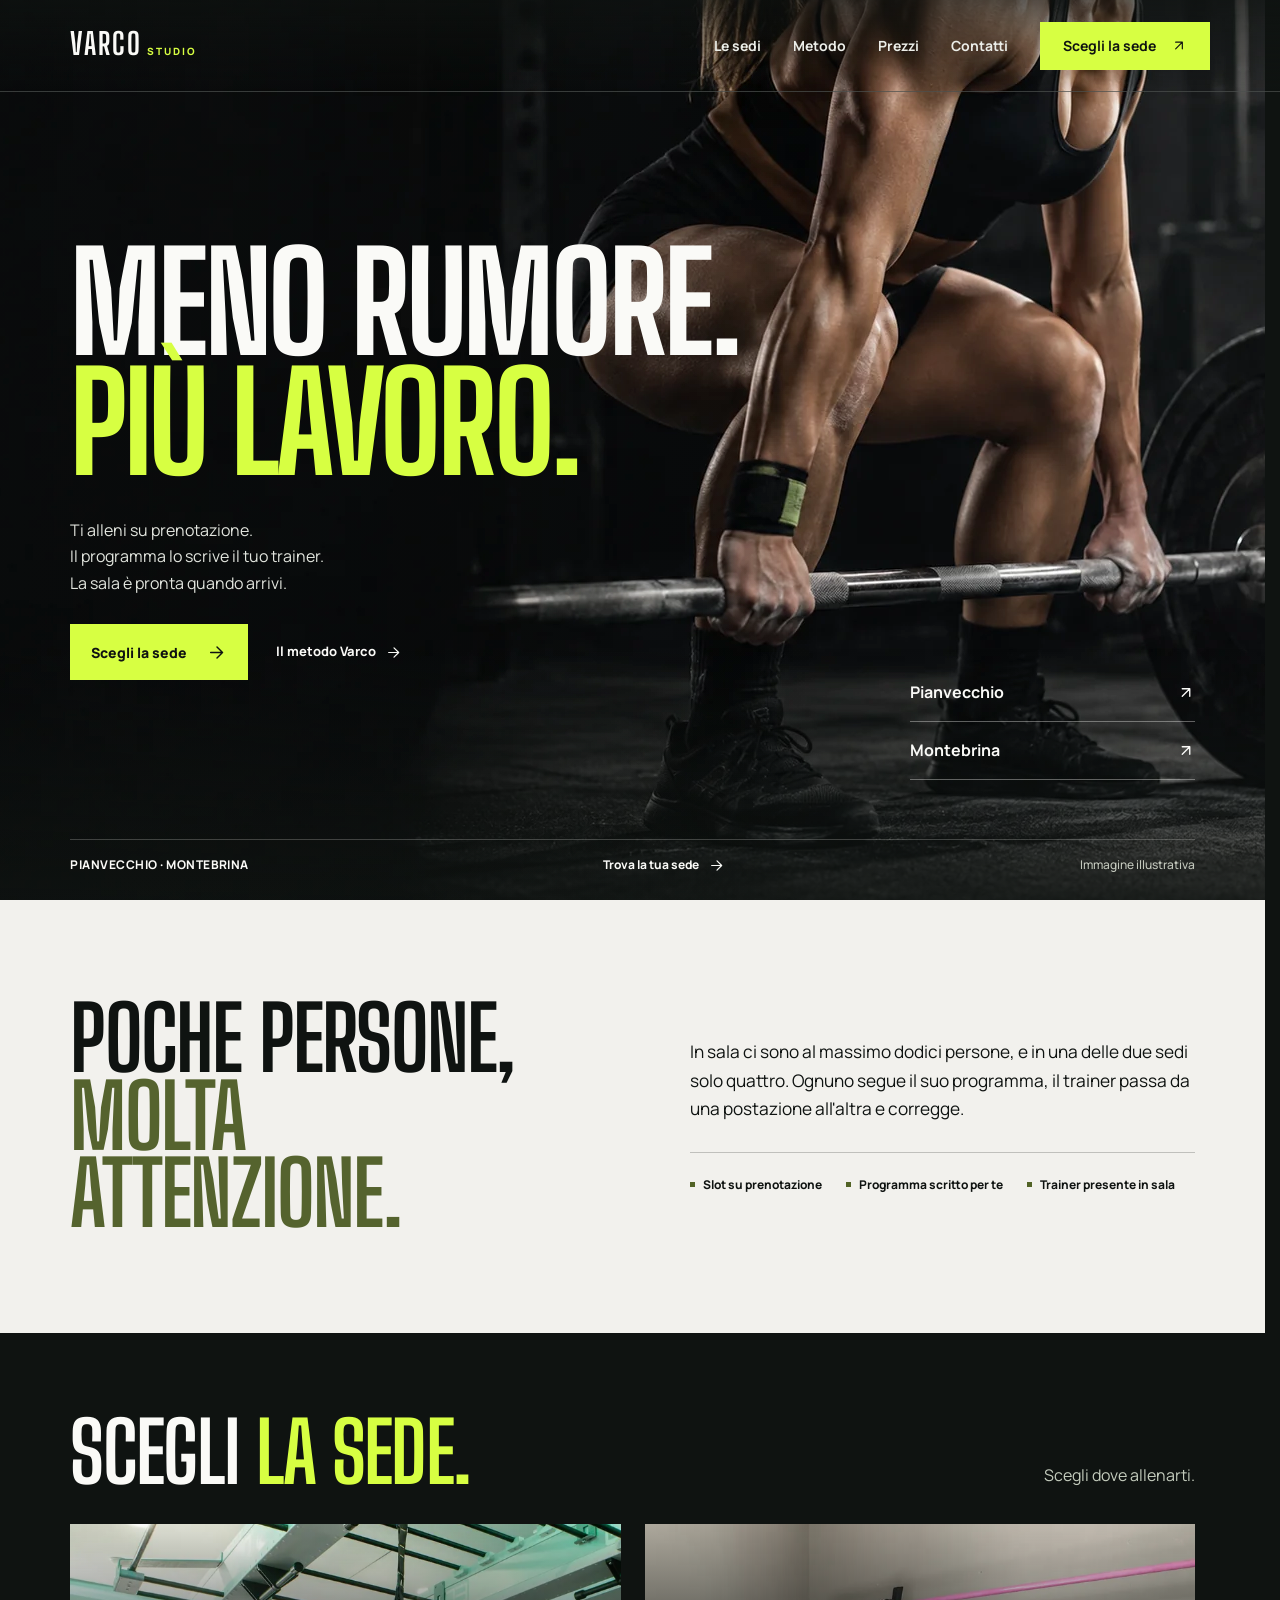
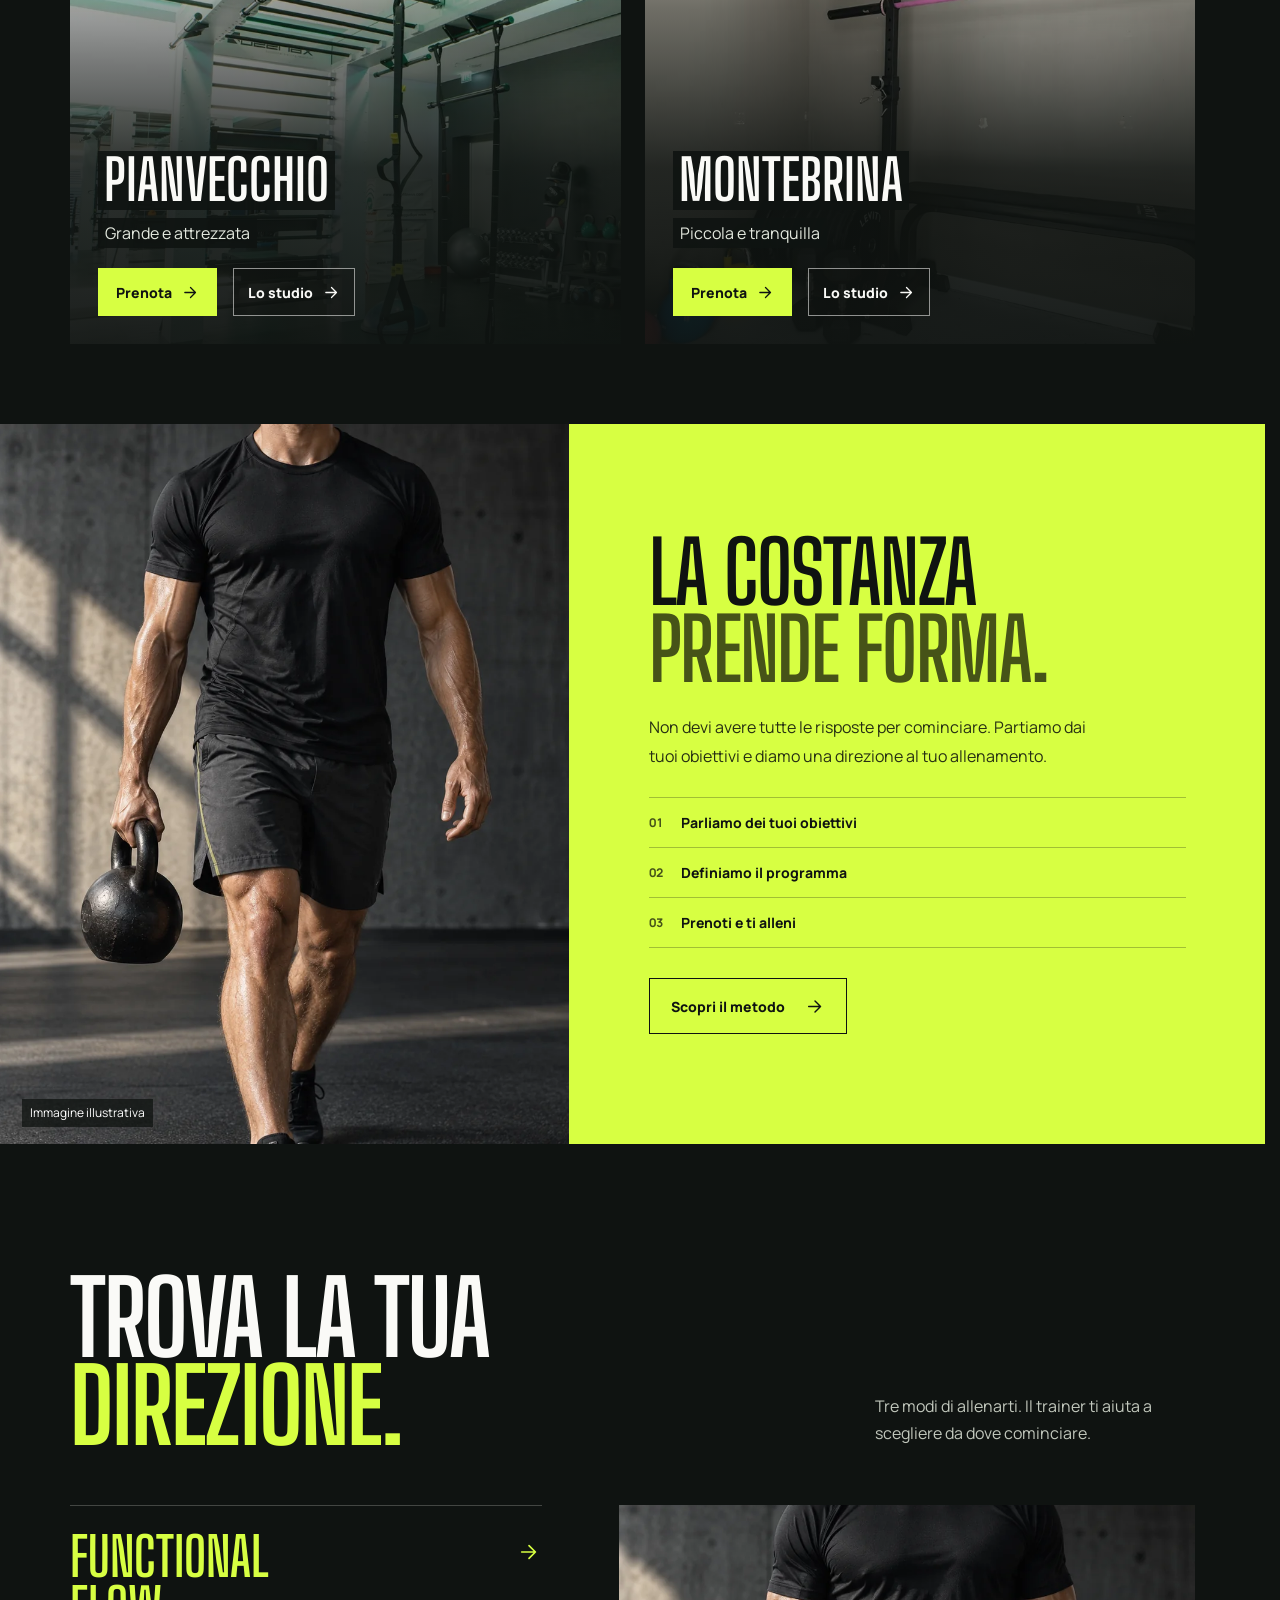
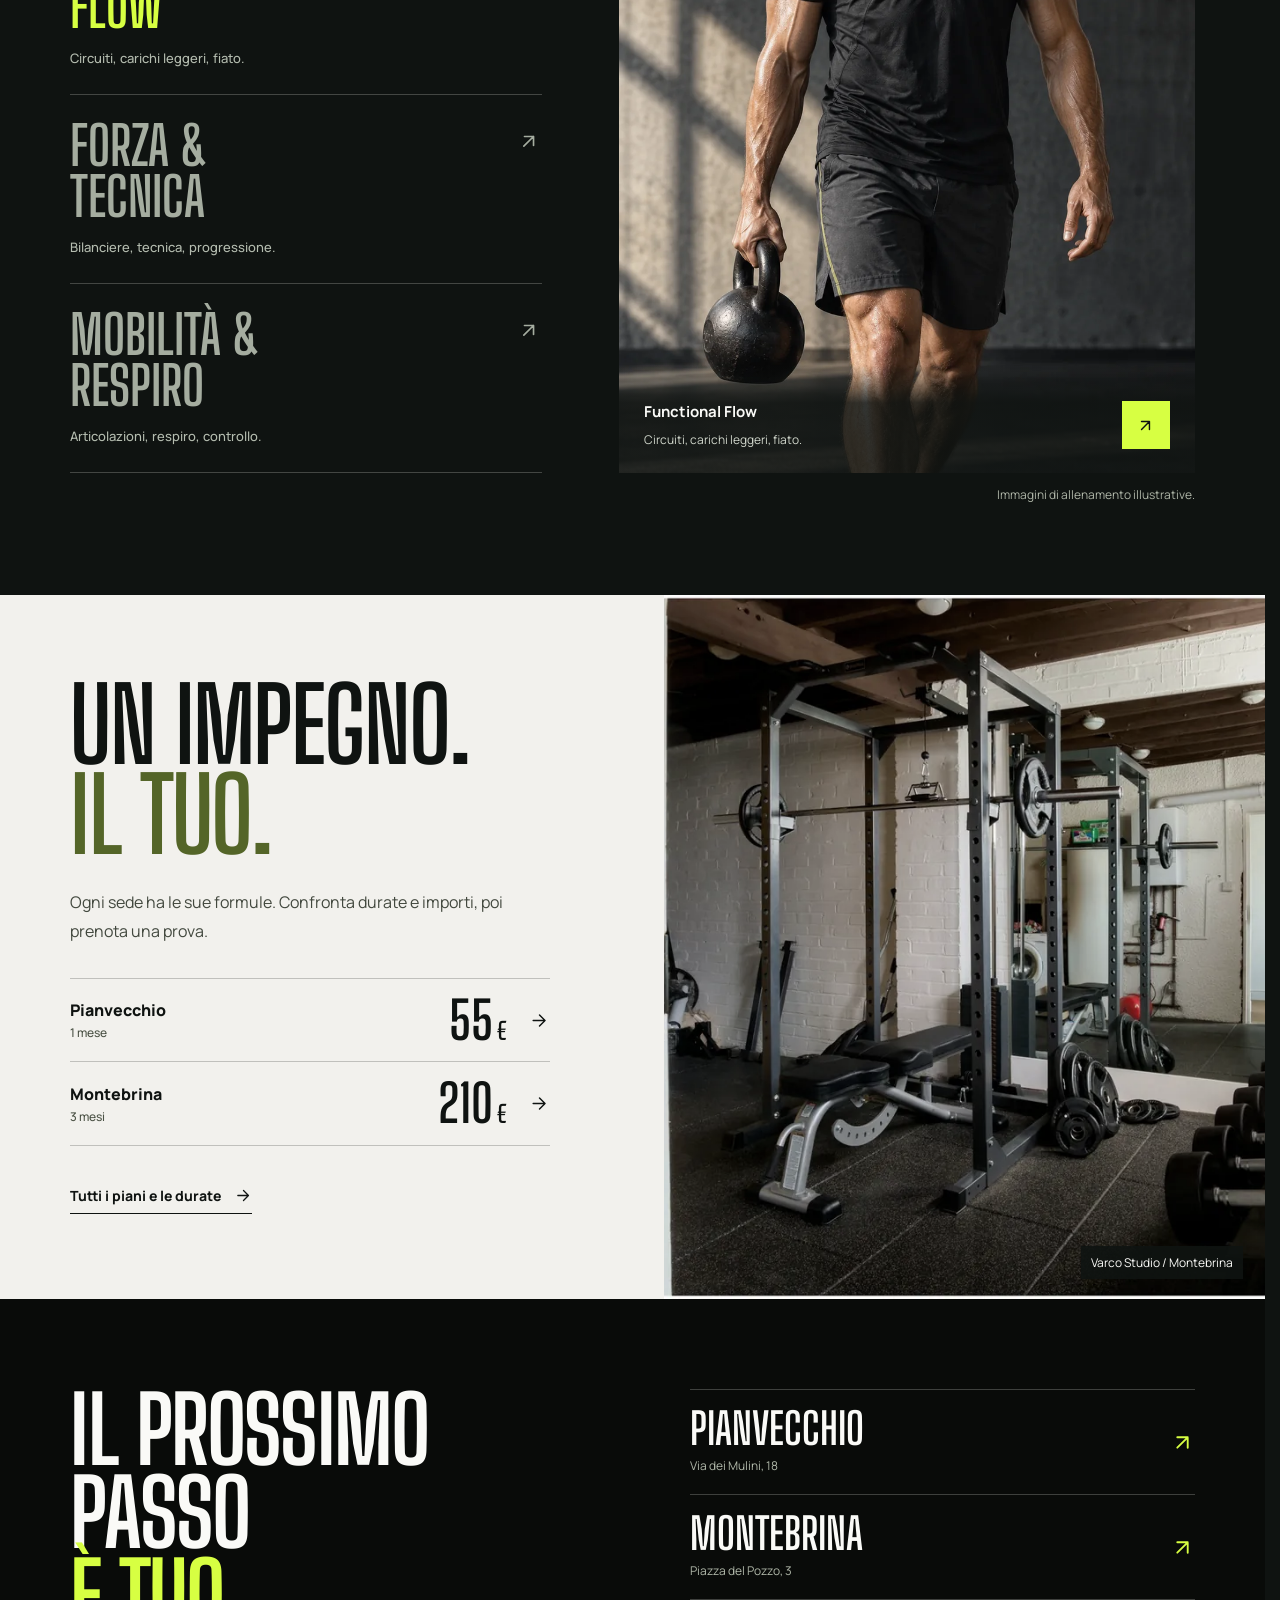
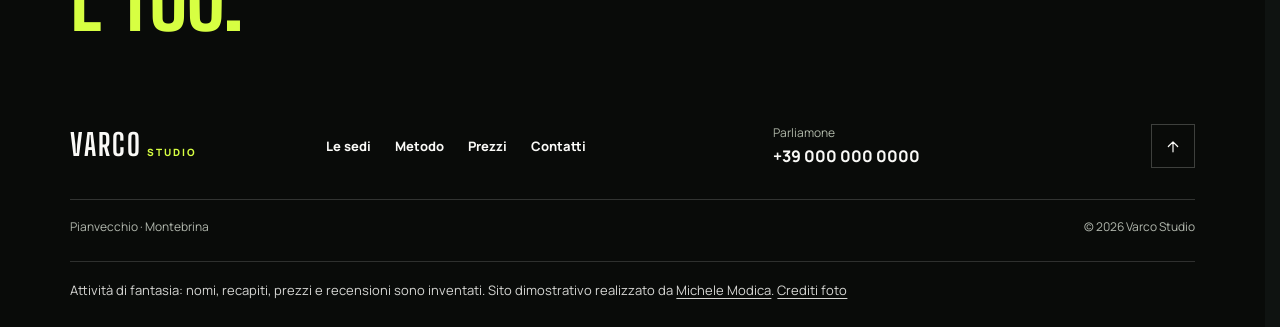
==== commit 2ee090e9: "Ritocco colore di fondo Co-Authored-By: Claude Opus 5.5 <noreply@anthropic.com>" ====
--- a/index.html
+++ b/index.html
@@ -3,7 +3,7 @@
 <head>
   <meta charset="utf-8">
   <meta name="viewport" content="width=device-width, initial-scale=1, viewport-fit=cover">
-  <meta name="theme-color" content="#101311">
+  <meta name="theme-color" content="#0f1311">
   <meta name="description" content="Varco Studio è uno studio di personal training di fantasia con due sedi, Pianvecchio e Montebrina. Sito dimostrativo: nomi e dati inventati.">
   <meta name="robots" content="noindex, nofollow">
   <meta property="og:type" content="website">
--- a/src/styles.css
+++ b/src/styles.css
@@ -1,10 +1,10 @@
 @font-face{font-family:Manrope;src:url('assets/fonts/manrope-latin.woff2') format('woff2');font-display:swap;font-weight:100 900}
 @font-face{font-family:BigShoulders;src:url('assets/fonts/big-shoulders-display-latin.woff2') format('woff2');font-display:swap;font-weight:100 900}
-:root{color-scheme:dark;--asphalt:#101311;--asphalt-2:#1b201d;--chalk:#f2f1ed;--steel:#aeb5aa;--signal:#d7ff42;--white:#fafaf7;--ink:#101311;--line-dark:rgba(16,19,17,.22);--line-light:rgba(250,250,247,.22);--display:BigShoulders,'Arial Narrow',sans-serif;--body:Manrope,Arial,sans-serif;--gutter:clamp(22px,5.5vw,88px);--max:1480px;scroll-behavior:smooth}
+:root{color-scheme:dark;--asphalt:#0f1311;--asphalt-2:#1b201d;--chalk:#f2f1ed;--steel:#aeb5aa;--signal:#d7ff42;--white:#fafaf7;--ink:#0f1311;--line-dark:rgba(16,19,17,.22);--line-light:rgba(250,250,247,.22);--display:BigShoulders,'Arial Narrow',sans-serif;--body:Manrope,Arial,sans-serif;--gutter:clamp(22px,5.5vw,88px);--max:1480px;scroll-behavior:smooth}
 *{box-sizing:border-box}html{scroll-padding-top:90px}body{margin:0;background:var(--asphalt);color:var(--white);font:400 16px/1.65 var(--body);-webkit-font-smoothing:antialiased}img{display:block;width:100%;height:100%;object-fit:cover}a{color:inherit;text-decoration:none}button,summary{font:inherit}address{font-style:normal}::selection{background:var(--signal);color:var(--ink)}:focus-visible{outline:3px solid var(--signal);outline-offset:4px}
 .skip-link{position:fixed;z-index:100;top:10px;left:10px;padding:12px 18px;background:var(--signal);color:var(--ink);font-size:14px;transform:translateY(-160%)}.skip-link:focus{transform:none}.section-wrap{width:min(100%,var(--max));margin-inline:auto;padding-inline:var(--gutter)}.icon{width:19px;height:19px;flex:none;fill:none;stroke:currentColor;stroke-width:1.8;stroke-linecap:round;stroke-linejoin:round}
 .site-header{position:fixed;transition:background .2s,border-color .2s;z-index:30;top:0;left:0;display:flex;width:100%;height:88px;align-items:center;justify-content:space-between;padding:0 var(--gutter);border-bottom:1px solid rgba(255,255,255,.18)}.site-header.is-pinned{background:var(--asphalt)}.brand{width:124px;flex:none}.brand img,.footer-brand img{width:100%;height:auto;object-fit:contain}.desktop-nav{display:flex;align-items:center;gap:clamp(20px,3vw,46px);font-size:13px;font-weight:700}.desktop-nav>a:not(.desktop-nav__cta){color:#eceee9;transition:color .2s}.desktop-nav>a:not(.desktop-nav__cta):hover,.desktop-nav>a[aria-current=page]{color:var(--signal)}.desktop-nav__cta{display:inline-flex;min-height:46px;align-items:center;gap:15px;padding:0 16px;border:1px solid rgba(255,255,255,.7);transition:background .2s,color .2s,border .2s}.desktop-nav__cta:hover{border-color:var(--signal);background:var(--signal);color:var(--ink)}.desktop-nav__cta .icon{width:16px}.mobile-menu{display:none}
-.hero{position:relative;min-height:min(860px,94svh);min-height:max(700px,min(860px,94svh));overflow:hidden;background:var(--asphalt)}.hero__photo,.hero__veil{position:absolute;inset:0}.hero__photo img{object-position:53% 50%;filter:saturate(.7) contrast(1.07)}.hero__veil{background:linear-gradient(90deg,#101311 0%,rgba(16,19,17,.94) 24%,rgba(16,19,17,.62) 50%,rgba(16,19,17,.12) 100%),linear-gradient(0deg,rgba(16,19,17,.83),transparent 31%)}.hero__lane{position:absolute;top:88px;right:29%;bottom:0;width:1px;background:rgba(215,255,66,.55);transform:skew(-16deg);transform-origin:top}.hero__content{position:relative;z-index:2;display:flex;min-height:inherit;max-width:850px;flex-direction:column;align-items:flex-start;justify-content:center;padding:128px var(--gutter) 95px}
+.hero{position:relative;min-height:min(860px,94svh);min-height:max(700px,min(860px,94svh));overflow:hidden;background:var(--asphalt)}.hero__photo,.hero__veil{position:absolute;inset:0}.hero__photo img{object-position:53% 50%;filter:saturate(.7) contrast(1.07)}.hero__veil{background:linear-gradient(90deg,#0f1311 0%,rgba(16,19,17,.94) 24%,rgba(16,19,17,.62) 50%,rgba(16,19,17,.12) 100%),linear-gradient(0deg,rgba(16,19,17,.83),transparent 31%)}.hero__lane{position:absolute;top:88px;right:29%;bottom:0;width:1px;background:rgba(215,255,66,.55);transform:skew(-16deg);transform-origin:top}.hero__content{position:relative;z-index:2;display:flex;min-height:inherit;max-width:850px;flex-direction:column;align-items:flex-start;justify-content:center;padding:128px var(--gutter) 95px}
 .hero h1,.page-hero h1,.venue-hero h1{margin:0;font:700 clamp(74px,10vw,142px)/.78 var(--display);letter-spacing:-.025em;text-transform:uppercase;text-wrap:balance}.hero h1 span,.page-hero h1 span,.venue-hero h1 span,.section-title h2 span,.home-method h2 span,.format-band h2 span,.home-prices h2 span,.venue-gallery h2 span,.venue-prices h2 span,.venue-cta h2 span,.process h2 span,.method-formats h2 span,.pricing-intro h2 span,.pricing-footer-cta h2 span,.faq h2 span,.contact-close h2 span{color:var(--signal)}.hero__lede{max-width:490px;margin:30px 0 27px;color:#e0e3dc;font-size:17px;line-height:1.75}
 .button{display:inline-flex;min-height:56px;align-items:center;justify-content:center;gap:20px;padding:0 21px;font-size:14px;font-weight:800;transition:background .18s,color .18s,transform .18s,border-color .18s}.button:hover{transform:translateY(-2px)}.button:active{transform:translateY(1px)}.button--signal{background:var(--signal);color:var(--ink)}.button--signal:hover{background:#e4ff87}.button--outline{border:1px solid currentColor;color:var(--white)}.button--outline:hover{border-color:var(--signal);background:var(--signal);color:var(--ink)}.button .icon{width:20px}.hero__marker{position:absolute;z-index:2;top:49%;right:var(--gutter);display:flex;align-items:center;gap:14px;color:var(--white);transform:translateY(-50%)}.hero__marker strong{color:var(--signal);font:600 28px/1 var(--display)}.hero__marker span{font-size:12px;font-weight:750;letter-spacing:.09em;line-height:1.4}.hero__bottom{position:absolute;z-index:2;right:var(--gutter);bottom:26px;left:var(--gutter);display:flex;align-items:center;justify-content:space-between;padding-top:15px;border-top:1px solid var(--line-light);font-size:12px;font-weight:750;letter-spacing:.09em}.hero__bottom a{display:flex;align-items:center;gap:10px;letter-spacing:0}.hero__bottom a:hover{color:var(--signal)}.hero__bottom .icon{width:16px}
 .split-facts{display:grid;grid-template-columns:1fr 1fr;border-bottom:1px solid var(--line-light);background:#171b18}.split-facts>a{position:relative;display:grid;grid-template-columns:1fr auto;grid-template-rows:auto auto;align-items:center;gap:4px 15px;padding:24px var(--gutter);transition:background .2s}.split-facts>a+a{border-left:1px solid var(--line-light)}.split-facts>a:hover{background:#222821}.split-facts>a>span{font-size:12px;font-weight:750;letter-spacing:.1em}.split-facts>a>strong{grid-row:1/3;grid-column:2;color:var(--signal);font:600 clamp(44px,6vw,76px)/.9 var(--display);font-variant-numeric:tabular-nums}.split-facts>a>small{color:#c1c6bd;font-size:12px}.split-facts .icon{position:absolute;right:calc(var(--gutter) - 3px);bottom:15px;width:16px;color:var(--signal);opacity:0;transform:translateX(-5px);transition:opacity .2s,transform .2s}.split-facts>a:hover .icon{opacity:1;transform:none}
--- a/src/campaign.css
+++ b/src/campaign.css
@@ -13,8 +13,8 @@
 .button, .under-link { touch-action: manipulation; }
 .button .icon, .under-link .icon { transition: transform var(--motion-base) var(--ease-brand); }
 .button:hover .icon, .under-link:hover .icon { transform: translateX(4px); }
-.site-header { height: 92px; background: linear-gradient(#101311a6, transparent); }
-.site-header.is-pinned { background: #101311f5; border-color: var(--line-light); }
+.site-header { height: 92px; background: linear-gradient(#0f1311a6, transparent); }
+.site-header.is-pinned { background: #0f1311f5; border-color: var(--line-light); }
 .desktop-nav { font-size: 14px; gap: clamp(22px, 2.5vw, 42px); }
 .desktop-nav > a:not(.desktop-nav__cta) { display: grid; min-height: 48px; align-items: center; position: relative; }
 .desktop-nav > a:not(.desktop-nav__cta)::after { content: ''; position: absolute; bottom: 7px; left: 0; width: 100%; height: 1px; background: var(--signal); transform: scaleX(0); transform-origin: left; transition: transform var(--motion-base) var(--ease-brand); }
@@ -23,7 +23,7 @@
 .hero--campaign { min-height: max(740px, min(920px, 100svh)); isolation: isolate; }
 .hero--campaign .hero__photo { inset: 0; }
 .hero--campaign .hero__photo img { object-position: center; filter: none; animation: campaign-photo 1100ms var(--ease-brand) both; }
-.hero--campaign .hero__veil { background: linear-gradient(90deg, #10131145, transparent 65%), linear-gradient(0deg, #101311d9, transparent 28%); }
+.hero--campaign .hero__veil { background: linear-gradient(90deg, #0f131145, transparent 65%), linear-gradient(0deg, #0f1311d9, transparent 28%); }
 .hero--campaign .hero__content { max-width: 1110px; justify-content: center; padding-top: 160px; padding-bottom: 138px; }
 .hero--campaign h1 { font-size: clamp(88px, 10.7vw, 166px); line-height: .88; font-weight: 750; letter-spacing: -.025em; text-wrap: initial; }
 .hero-line { display: block; color: var(--white) !important; white-space: nowrap; animation: campaign-title 750ms var(--ease-brand) both; }
@@ -65,13 +65,13 @@
 .home-method__visual { margin: 0; min-height: 650px; overflow: hidden; }
 .home-method__visual picture { height: 100%; }
 .home-method__visual img { filter: none; object-position: center 42%; }
-.home-method__visual figcaption { position: absolute; bottom: 17px; left: 22px; color: white; background: #101311bf; padding: 4px 8px; font-size: 12px; }
+.home-method__visual figcaption { position: absolute; bottom: 17px; left: 22px; color: white; background: #0f1311bf; padding: 4px 8px; font-size: 12px; }
 .home-method__copy { padding: 70px clamp(34px, 6.2vw, 100px); }
 .home-method h2 { font-size: clamp(64px, 6.7vw, 104px); line-height: .9; }
 .home-method h2 span { color: #465318; }
 .home-method__copy p { margin: 25px 0; }
-.method-mini { list-style: none; padding: 0; margin: 26px 0 30px; border-top: 1px solid #10131145; }
-.method-mini li { display: flex; align-items: center; gap: 18px; padding: 13px 0; border-bottom: 1px solid #10131145; font-size: 14px; font-weight: 750; }
+.method-mini { list-style: none; padding: 0; margin: 26px 0 30px; border-top: 1px solid #0f131145; }
+.method-mini li { display: flex; align-items: center; gap: 18px; padding: 13px 0; border-bottom: 1px solid #0f131145; font-size: 14px; font-weight: 750; }
 .method-mini span { font-size: 12px; color: #455319; font-variant-numeric: tabular-nums; }
 .home-method :focus-visible, .home-prices :focus-visible { outline-color: var(--ink); }
 
@@ -100,7 +100,7 @@
 .training-panel img { object-position: center 40%; }
 #panel-strength img { object-position: 76% center; }
 #panel-mindful img { object-position: center 60%; }
-.training-panel__caption { position: absolute; bottom: 0; left: 0; right: 0; display: flex; align-items: center; justify-content: space-between; gap: 15px; padding: 35px 25px 23px; background: linear-gradient(transparent, #101311d9 35%); color: var(--white); }
+.training-panel__caption { position: absolute; bottom: 0; left: 0; right: 0; display: flex; align-items: center; justify-content: space-between; gap: 15px; padding: 35px 25px 23px; background: linear-gradient(transparent, #0f1311d9 35%); color: var(--white); }
 .training-panel__caption h3 { margin: 0 0 5px; font-size: 15px; }
 .training-panel__caption p { margin: 0; color: #d0d6cb; font-size: 12px; }
 .training-panel__caption a { display: grid; flex: none; width: 48px; height: 48px; place-items: center; background: var(--signal); color: var(--ink); transition: background var(--motion-fast); }
@@ -122,7 +122,7 @@
 .price-preview strong small { font: 650 24px/1 var(--display); margin-left: 3px; }
 .price-preview a .icon { transition: transform var(--motion-base); }
 .price-preview a:hover .icon { transform: translateX(4px); }
-.real-photo-caption { position: absolute; bottom: 20px; right: 22px; padding: 7px 10px; background: #101311e6; color: var(--white); font-size: 12px; }
+.real-photo-caption { position: absolute; bottom: 20px; right: 22px; padding: 7px 10px; background: #0f1311e6; color: var(--white); font-size: 12px; }
 
 .site-footer { padding-block: 90px 25px; }
 .footer-start { display: grid; grid-template-columns: 1fr 1fr; gap: 9vw; margin-bottom: 85px; }
@@ -167,7 +167,7 @@
   .training-panel { min-height: 500px; }
 }
 @media (max-width: 980px) {
-  .site-header { height: 76px; background: #101311ed; }
+  .site-header { height: 76px; background: #0f1311ed; }
   .brand { width: 108px; }
   .desktop-nav { display: none; }
   .mobile-menu { display: block; }
@@ -214,7 +214,7 @@
   .mobile-menu[open] > summary { top: 14px; }
   .hero--campaign { min-height: 780px; min-height: max(740px, 96svh); }
   .hero--campaign .hero__photo img { object-position: center top; }
-  .hero--campaign .hero__veil { background: linear-gradient(0deg, #101311 5%, #101311c7 30%, transparent 80%), linear-gradient(90deg, #10131177, transparent); }
+  .hero--campaign .hero__veil { background: linear-gradient(0deg, #0f1311 5%, #0f1311c7 30%, transparent 80%), linear-gradient(90deg, #0f131177, transparent); }
   .hero--campaign .hero__content { padding: 300px var(--gutter) 126px; justify-content: flex-end; }
   .hero--campaign h1 { font-size: clamp(64px, 16.8vw, 112px); line-height: .9; }
   .hero--campaign .hero__lede { margin: 24px 0; font-size: 14px; line-height: 1.7; max-width: 350px; }
@@ -223,7 +223,7 @@
   .hero__method { font-size: 12px; gap: 8px; }
   .hero-venues { top: 98px; bottom: auto; right: var(--gutter); width: 165px; }
   .hero-venues a { min-height: 42px; font-size: 12px; border-color: #fafaf76b; }
-  .hero-venues { padding-inline: 8px; background: #10131199; }
+  .hero-venues { padding-inline: 8px; background: #0f131199; }
   .hero-venues .icon { width: 14px; height: 14px; }
   .hero--campaign .hero__bottom { bottom: 20px; align-items: flex-end; gap: 18px; font-size: 12px; }
   .hero--campaign .hero__bottom > span { max-width: 160px; }
@@ -319,7 +319,7 @@
 .venue-picker__heading > p { margin: 0 0 4px; color: #c4ccbd; font-size: 16px; }
 .studio-choices { display: grid; grid-template-columns: repeat(2,minmax(0,1fr)); gap: 24px; }
 .studio-choice { position: relative; min-width: 0; height: 420px; overflow: hidden; background: var(--asphalt); isolation: isolate; }
-.studio-choice::before { position: absolute; z-index: 1; inset: 0; content: ''; pointer-events: none; background: linear-gradient(180deg,#10131105 0%,#10131166 20%,#101311dd 58%,#101311f2 100%); }
+.studio-choice::before { position: absolute; z-index: 1; inset: 0; content: ''; pointer-events: none; background: linear-gradient(180deg,#0f131105 0%,#0f131166 20%,#0f1311dd 58%,#0f1311f2 100%); }
 .studio-choice::after { position: absolute; z-index: 3; bottom: 0; left: 0; width: 100%; height: 2px; content: ''; background: var(--signal); transform: scaleX(0); transform-origin: left; transition: transform 400ms var(--ease-brand); pointer-events: none; }
 .studio-choice:focus-within::after { transform: scaleX(1); }
 .studio-choice__media { position: absolute; z-index: 0; inset: 0; display: block; width: 100%; height: 100%; overflow: hidden; }
@@ -327,15 +327,15 @@
 .studio-choice__media img { object-fit: cover; object-position: center 45%; transition: transform 650ms var(--ease-brand); }
 .studio-choice:nth-child(2) .studio-choice__media img { object-position: center 70%; }
 .studio-choice__body { position: absolute; z-index: 2; right: 0; bottom: 0; left: 0; padding: 28px; }
-.studio-choice :is(h2,h3) { display: table; margin: 0; padding: 2px 6px; background: #101311e6; color: var(--white); font: 650 56px/.98 var(--display); text-transform: uppercase; }
-.studio-choice__body > p { display: table; margin: 8px 0 0; padding: 3px 7px; background: #101311e6; color: #e3e8de; font-size: 16px; line-height: 1.5; }
+.studio-choice :is(h2,h3) { display: table; margin: 0; padding: 2px 6px; background: #0f1311e6; color: var(--white); font: 650 56px/.98 var(--display); text-transform: uppercase; }
+.studio-choice__body > p { display: table; margin: 8px 0 0; padding: 3px 7px; background: #0f1311e6; color: #e3e8de; font-size: 16px; line-height: 1.5; }
 .studio-choice__actions { display: flex; align-items: center; flex-wrap: wrap; gap: 12px 16px; margin-top: 20px; }
 .studio-choice__portal, .studio-choice__details { display: inline-flex; min-height: 48px; align-items: center; justify-content: center; gap: 10px; font-size: 14px; font-weight: 800; }
 .studio-choice__portal { padding: 12px 18px; background: var(--signal); color: var(--ink); }
-.studio-choice__details { padding: 11px 14px; border: 1px solid #fafaf78c; background: #10131166; color: var(--white); }
+.studio-choice__details { padding: 11px 14px; border: 1px solid #fafaf78c; background: #0f131166; color: var(--white); }
 .studio-choice__actions .icon { width: 17px; height: 17px; transition: transform 220ms var(--ease-brand); }
 .studio-choice__portal:active { background: #e4ff87; }
-.studio-choice__details:active { background: #101311cc; }
+.studio-choice__details:active { background: #0f1311cc; }
 .mobile-menu[open] .mobile-menu__panel nav > a:nth-child(n) { animation: menu-link-sweep 420ms var(--ease-brand) both; animation-delay: calc(var(--menu-order,0) * 45ms); }
 @keyframes menu-link-sweep { from { opacity: .65; transform: translateX(-24px) skewX(-2deg); } to { opacity: 1; transform: none; } }
 @media (hover: hover) {
@@ -352,7 +352,7 @@
  .venue-picker__heading > p { margin: 8px 0 0; font-size: 16px; line-height: 1.5; }
  .studio-choices { grid-template-columns: 1fr; gap: 12px; }
  .studio-choice { display: block; height: 160px; }
- .studio-choice::before { background: linear-gradient(90deg,#101311ed,#101311b8 75%,#10131155); }
+ .studio-choice::before { background: linear-gradient(90deg,#0f1311ed,#0f1311b8 75%,#0f131155); }
  .studio-choice__body { padding: 16px; }
  .studio-choice :is(h2,h3) { font-size: 32px; line-height: 1; }
  .studio-choice__body > p { margin-top: 5px; font-size: 14px; line-height: 1.4; }
@@ -413,7 +413,7 @@
 .booking__form { display: grid; grid-template-columns: 1fr 1fr; gap: 18px; align-content: start; }
 .booking__form label { display: grid; gap: 8px; font-size: 13px; font-weight: 800; letter-spacing: .04em; text-transform: uppercase; }
 .booking__form input, .booking__form select { min-height: 52px; padding: 0 14px; border: 1px solid rgba(255,255,255,.35); background: transparent; color: inherit; font: 500 16px/1.2 var(--body, sans-serif); text-transform: none; letter-spacing: 0; }
-.booking__form select option { color: #101311; }
+.booking__form select option { color: #0f1311; }
 .booking__form .button { grid-column: 1 / -1; justify-self: start; }
 .booking__status { grid-column: 1 / -1; font-size: 14px; opacity: .85; }
 .contact-note { margin-top: 10px; font-size: 14px; opacity: .8; }
--- a/src/mobile.css
+++ b/src/mobile.css
@@ -17,7 +17,7 @@
   .js .mobile-actions:not(.is-active), .menu-is-open .mobile-actions { visibility: hidden; pointer-events: none; opacity: 0; transform: translateY(105%); }
   .has-mobile-actions .site-footer { padding-bottom: calc(100px + var(--safe-bottom)); }
   .price-location-nav { position: sticky; z-index: 20; top: calc(var(--mobile-header) + var(--safe-top)); display: grid; grid-template-columns: 1fr 1fr; gap: 8px; margin: -10px calc(-1 * var(--gutter)) 30px; padding: 10px var(--gutter); background: var(--chalk); border-bottom: 1px solid var(--line-dark); }
-  .price-location-nav a { display: flex; align-items: center; justify-content: center; min-height: 46px; padding: 10px 12px; border: 1px solid #10131155; color: var(--ink); font-size: 14px; font-weight: 800; }
+  .price-location-nav a { display: flex; align-items: center; justify-content: center; min-height: 46px; padding: 10px 12px; border: 1px solid #0f131155; color: var(--ink); font-size: 14px; font-weight: 800; }
   .price-location-nav a[aria-current=location] { background: var(--ink); border-color: var(--ink); color: var(--chalk); }
   .price-location-nav a:focus-visible { outline-color: var(--ink); }
   .pricing-location { scroll-margin-top: 75px; }
